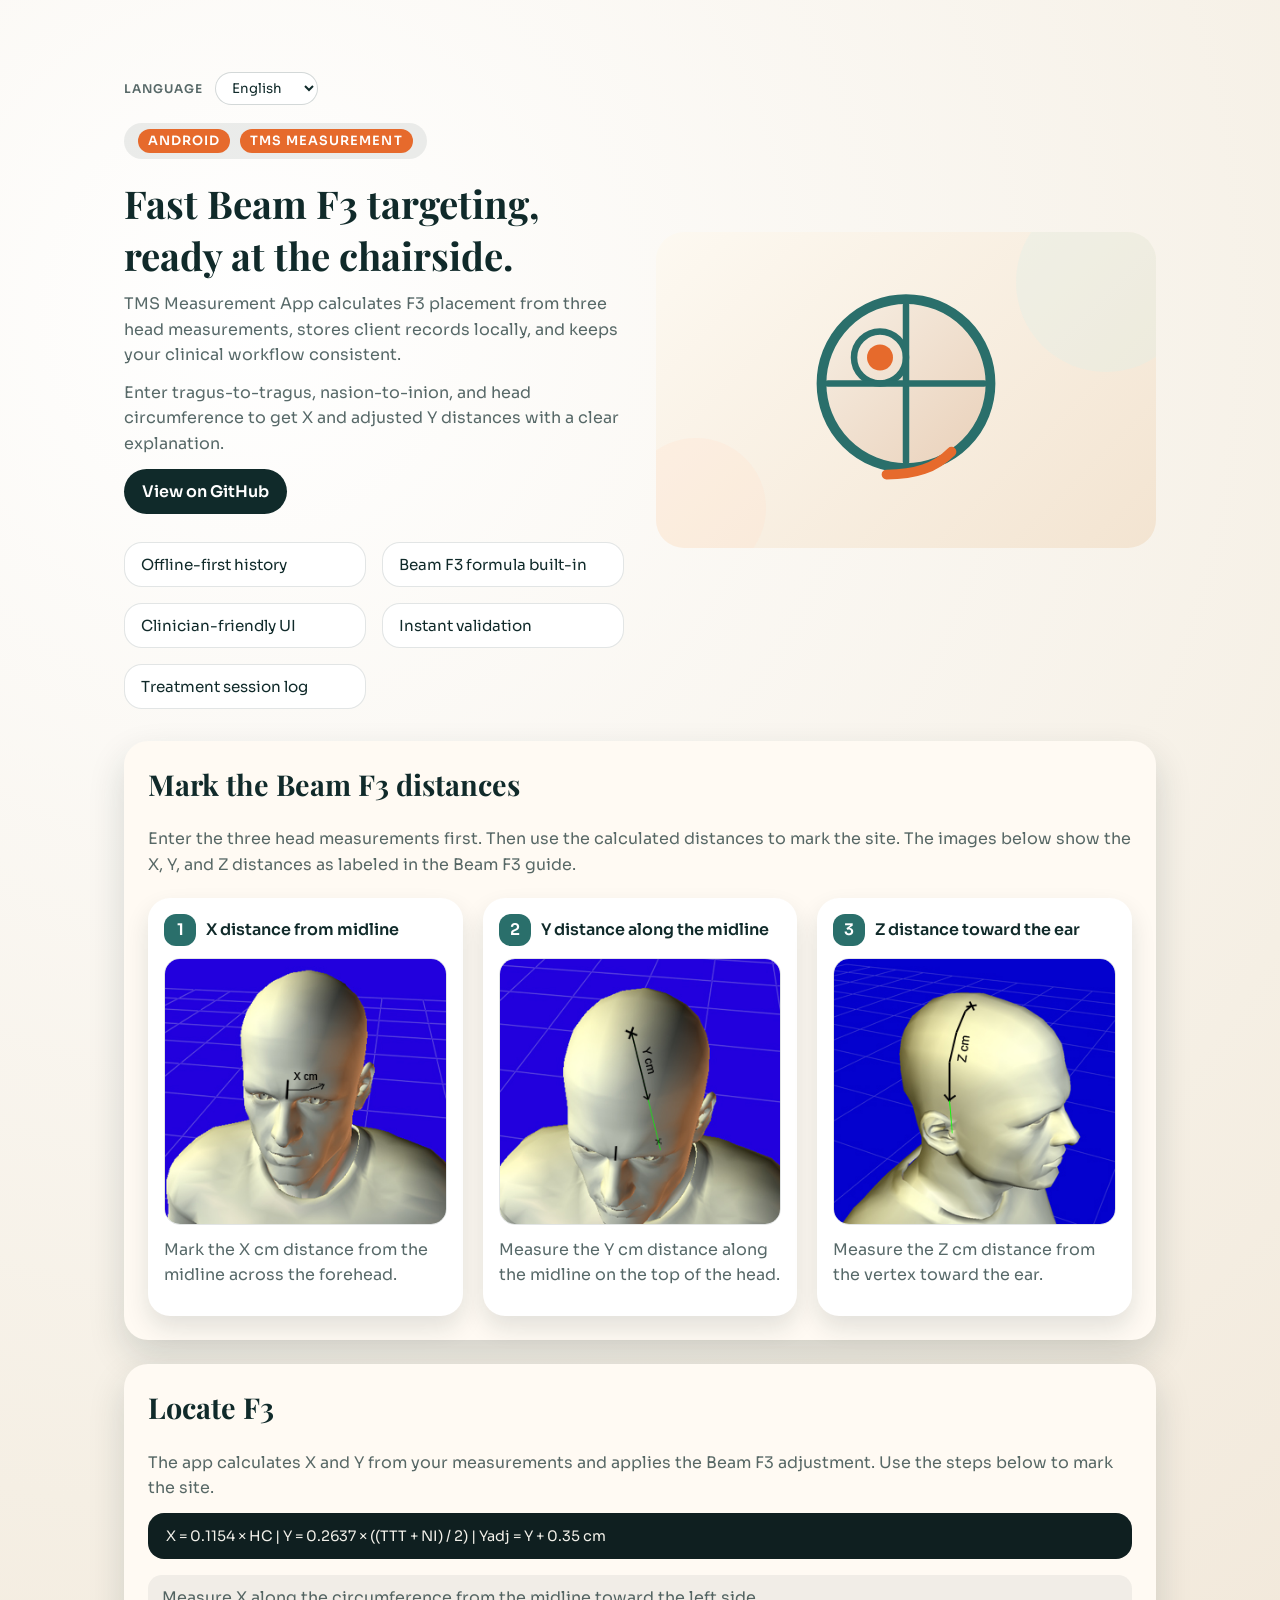
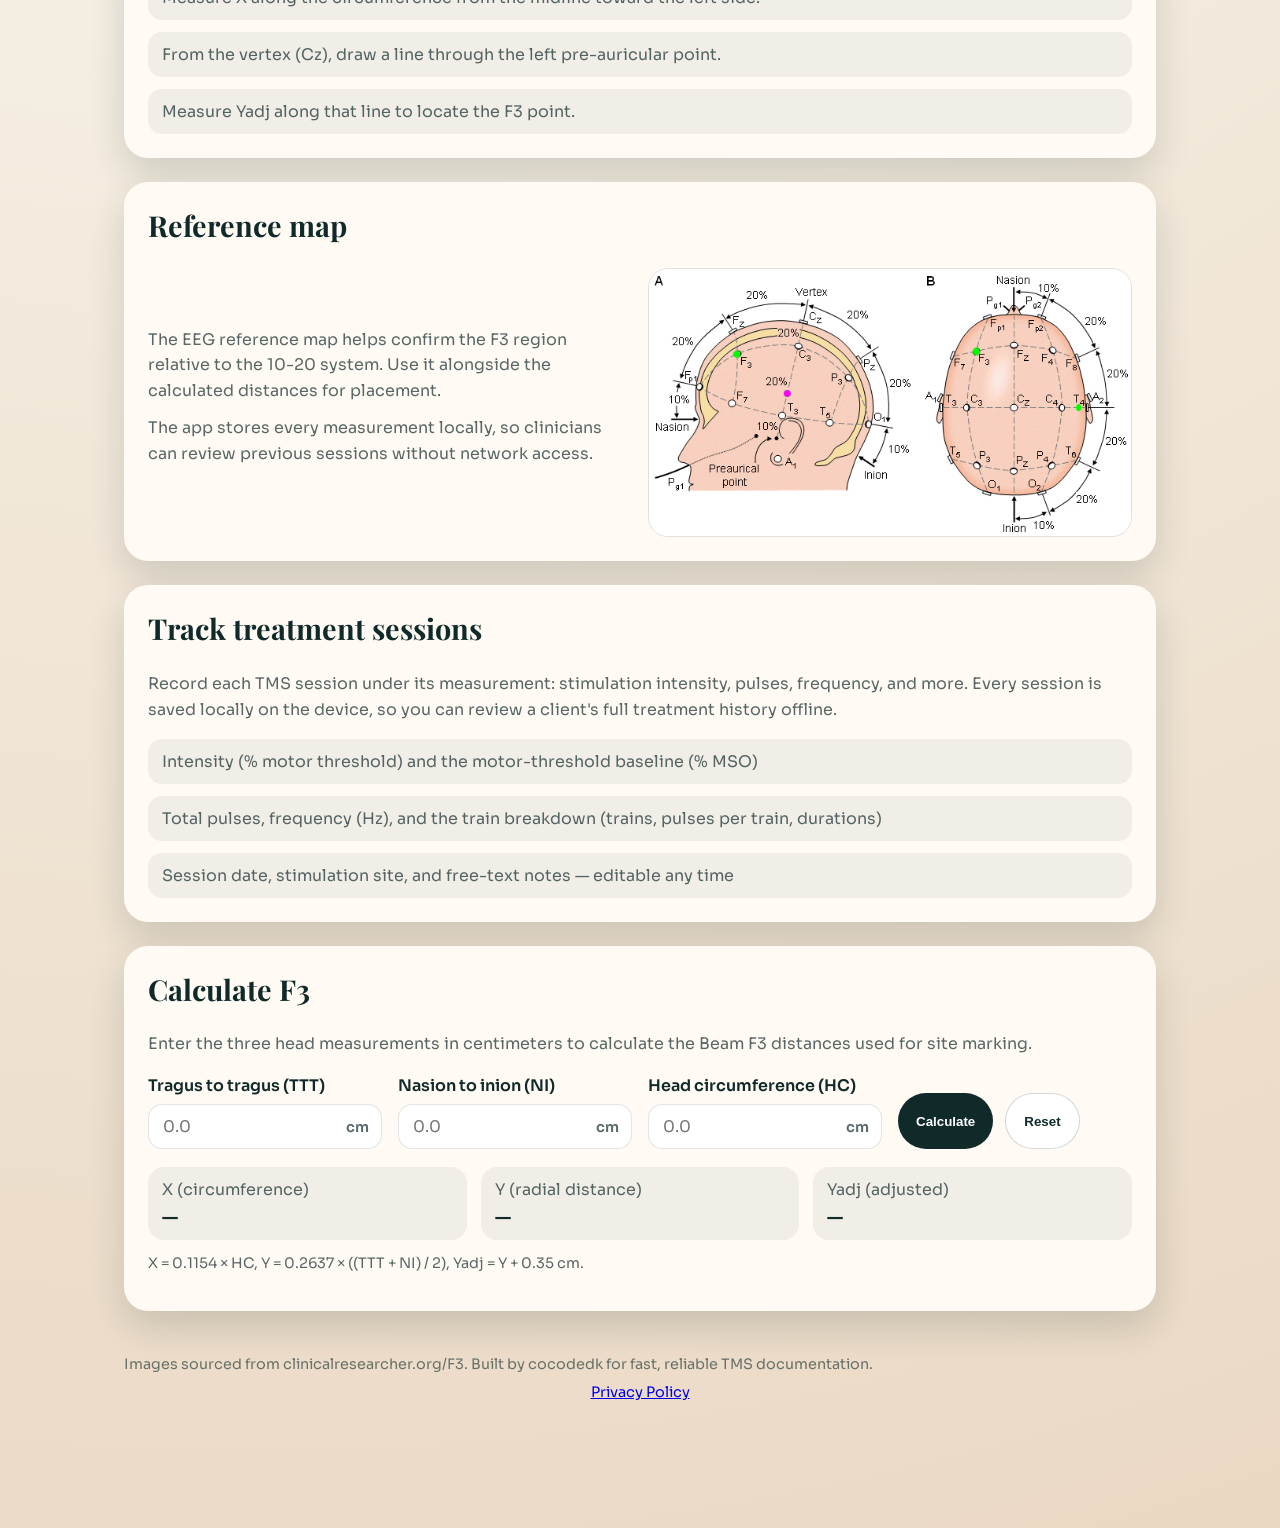
==== docs/index.html @ 7abb2701 "chore: point the site's addresses at tms.cocode.dk The site moved from cocodedk.github.io/tms-measur" ====
<!doctype html>
<html lang="en">
  <head>
    <meta charset="utf-8" />
    <meta name="viewport" content="width=device-width, initial-scale=1" />
    <title>TMS Measurement App | Beam F3 Calculator</title>
    <meta
      name="description"
      content="Free open-source Android app for Beam F3 targeting in transcranial magnetic stimulation (TMS). Calculate F3 site distances from head measurements offline — privacy-first, no data collection."
    />
    <meta name="keywords" content="TMS, transcranial magnetic stimulation, Beam F3, F3 targeting, DLPFC, EEG 10-20, Android app, head measurement, clinical tool, open-source, offline" />
    <meta name="author" content="Babak Bandpey" />
    <meta name="robots" content="index, follow" />
    <link rel="canonical" href="https://tms.cocode.dk/" />
    <link rel="alternate" hreflang="en" href="https://tms.cocode.dk/" />
    <link rel="alternate" hreflang="fa" href="https://tms.cocode.dk/?lang=fa" />
    <link rel="alternate" hreflang="ar" href="https://tms.cocode.dk/?lang=ar" />
    <link rel="alternate" hreflang="zh-Hant" href="https://tms.cocode.dk/?lang=zh-TW" />
    <link rel="alternate" hreflang="fr" href="https://tms.cocode.dk/?lang=fr" />
    <link rel="alternate" hreflang="es" href="https://tms.cocode.dk/?lang=es" />
    <link rel="alternate" hreflang="de" href="https://tms.cocode.dk/?lang=de" />
    <link rel="alternate" hreflang="ja" href="https://tms.cocode.dk/?lang=ja" />
    <link rel="alternate" hreflang="x-default" href="https://tms.cocode.dk/" />
    <meta property="og:title" content="TMS Measurement App | Beam F3 Calculator" />
    <meta
      property="og:description"
      content="Calculate Beam F3 targeting distances from head measurements and map the F3 site for TMS."
    />
    <meta property="og:type" content="website" />
    <meta property="og:url" content="https://tms.cocode.dk/" />
    <meta
      property="og:image"
      content="https://tms.cocode.dk/images/beamf3-eeg-map.jpg"
    />
    <meta property="og:image:width" content="612" />
    <meta property="og:image:height" content="340" />
    <meta property="og:image:alt" content="EEG 10-20 reference map" />
    <meta name="twitter:card" content="summary_large_image" />
    <meta name="twitter:title" content="TMS Measurement App | Beam F3 Calculator" />
    <meta
      name="twitter:description"
      content="Calculate Beam F3 targeting distances from head measurements and map the F3 site for TMS."
    />
    <meta
      name="twitter:image"
      content="https://tms.cocode.dk/images/beamf3-eeg-map.jpg"
    />
    <meta name="twitter:image:alt" content="EEG 10-20 reference map" />
    <link rel="icon" type="image/svg+xml" href="favicon.svg" />
    <style>
      @import url("https://fonts.googleapis.com/css2?family=Noto+Naskh+Arabic:wght@400;600&family=Noto+Sans+JP:wght@400;600&family=Noto+Sans+TC:wght@400;600&family=Playfair+Display:wght@600;700&family=Sora:wght@400;600&display=swap");
      :root {
        color-scheme: light;
        --ink: #102a2a;
        --muted: rgba(16, 42, 42, 0.7);
        --accent: #e66a2c;
        --teal: #2a6f6b;
        --sand: #f3e6d6;
        --mint: #d9efe7;
        --card: #fffaf3;
        --shadow: rgba(16, 42, 42, 0.16);
      }
      * {
        box-sizing: border-box;
      }
      body {
        margin: 0;
        font-family: "Sora", "Helvetica", sans-serif;
        color: var(--ink);
        background:
          radial-gradient(circle at 20% 10%, #ffffff 0%, #f5efe4 40%, #ead8c3 100%),
          linear-gradient(120deg, #eef8f4 0%, var(--mint) 45%, #c9e0d6 100%);
      }
      html[lang="ar"] body,
      html[lang="fa"] body {
        font-family: "Noto Naskh Arabic", "Sora", "Helvetica", sans-serif;
      }
      html[lang="zh-TW"] body {
        font-family: "Noto Sans TC", "Sora", "Helvetica", sans-serif;
      }
      .wrap {
        max-width: 1080px;
        margin: 0 auto;
        padding: 72px 24px 88px;
      }
      .hero {
        display: grid;
        gap: 32px;
        grid-template-columns: repeat(auto-fit, minmax(280px, 1fr));
        align-items: center;
      }
      .badge {
        display: inline-flex;
        align-items: center;
        gap: 10px;
        padding: 6px 14px;
        border-radius: 999px;
        background: rgba(16, 42, 42, 0.08);
        font-size: 0.8rem;
        font-weight: 600;
        text-transform: uppercase;
        letter-spacing: 0.08em;
      }
      .badge span {
        background: var(--accent);
        color: #fff;
        padding: 4px 10px;
        border-radius: 999px;
      }
      h1 {
        font-family: "Playfair Display", "Georgia", serif;
        font-size: clamp(2.4rem, 3vw, 3.6rem);
        margin: 18px 0 10px;
      }
      h2 {
        font-family: "Playfair Display", "Georgia", serif;
      }
      html[lang="ar"] h1,
      html[lang="fa"] h1,
      html[lang="ar"] h2,
      html[lang="fa"] h2 {
        font-family: "Noto Naskh Arabic", "Playfair Display", "Georgia", serif;
      }
      html[lang="zh-TW"] h1,
      html[lang="zh-TW"] h2 {
        font-family: "Noto Sans TC", "Playfair Display", "Georgia", serif;
      }
      html[lang="ja"] body {
        font-family: "Noto Sans JP", "Sora", "Helvetica", sans-serif;
      }
      html[lang="ja"] h1,
      html[lang="ja"] h2 {
        font-family: "Noto Sans JP", "Playfair Display", "Georgia", serif;
      }
      p {
        margin: 0 0 12px;
        line-height: 1.6;
        color: var(--muted);
      }
      .cta {
        display: inline-flex;
        align-items: center;
        gap: 10px;
        padding: 12px 18px;
        border-radius: 999px;
        background: var(--ink);
        color: #fff;
        text-decoration: none;
        font-weight: 600;
      }
      .card {
        background: var(--card);
        border-radius: 24px;
        padding: 24px;
        box-shadow: 0 16px 36px var(--shadow);
      }
      .lang-switcher {
        display: inline-flex;
        align-items: center;
        gap: 12px;
        margin-bottom: 18px;
        flex-wrap: wrap;
      }
      .lang-switcher label {
        font-size: 0.75rem;
        font-weight: 600;
        text-transform: uppercase;
        letter-spacing: 0.08em;
        color: var(--muted);
      }
      .lang-switcher select {
        border: 1px solid rgba(16, 42, 42, 0.18);
        border-radius: 999px;
        padding: 6px 12px;
        font-family: inherit;
        background: #fff;
        color: var(--ink);
      }
      .feature-grid {
        display: grid;
        gap: 16px;
        grid-template-columns: repeat(auto-fit, minmax(200px, 1fr));
        margin-top: 28px;
      }
      .chip {
        background: #fff;
        border-radius: 18px;
        padding: 12px 16px;
        border: 1px solid rgba(16, 42, 42, 0.12);
        font-size: 0.95rem;
      }
      .formula {
        font-family: "Sora", monospace;
        background: #0f1f20;
        color: #f2f0e9;
        padding: 14px 18px;
        border-radius: 16px;
        font-size: 0.9rem;
      }
      html[dir="rtl"] body {
        direction: rtl;
        text-align: right;
      }
      html[dir="rtl"] .badge,
      html[dir="rtl"] .lang-switcher {
        flex-direction: row-reverse;
      }
      html[dir="rtl"] .formula {
        direction: ltr;
        text-align: left;
      }
      .illustration {
        display: grid;
        place-items: center;
        background: linear-gradient(135deg, #fdf9f1 0%, #f3e4d1 100%);
        border-radius: 28px;
        padding: 28px;
        position: relative;
        overflow: hidden;
      }
      .illustration::before,
      .illustration::after {
        content: "";
        position: absolute;
        border-radius: 50%;
        opacity: 0.3;
      }
      .illustration::before {
        width: 180px;
        height: 180px;
        background: var(--mint);
        top: -40px;
        right: -40px;
        animation: drift 8s ease-in-out infinite;
      }
      .illustration::after {
        width: 140px;
        height: 140px;
        background: #ffe1cc;
        bottom: -30px;
        left: -30px;
        animation: drift 10s ease-in-out infinite reverse;
      }
      svg.hero-icon {
        width: min(260px, 70vw);
        animation: float 4s ease-in-out infinite;
      }
      .section-title {
        font-size: 1.8rem;
        margin-top: 0;
      }
      .step-grid {
        display: grid;
        gap: 20px;
        grid-template-columns: repeat(auto-fit, minmax(240px, 1fr));
        margin-top: 20px;
      }
      .step-card {
        background: #fff;
        border-radius: 22px;
        padding: 16px;
        box-shadow: 0 12px 24px rgba(16, 42, 42, 0.12);
        display: grid;
        gap: 12px;
      }
      .step-label {
        display: inline-flex;
        align-items: center;
        gap: 10px;
        font-weight: 600;
      }
      .step-label .step-number {
        background: var(--teal);
        color: #fff;
        width: 32px;
        height: 32px;
        border-radius: 12px;
        display: grid;
        place-items: center;
      }
      .step-card img {
        width: 100%;
        border-radius: 16px;
        border: 1px solid rgba(16, 42, 42, 0.12);
      }
      .instruction-list {
        display: grid;
        gap: 12px;
        margin: 16px 0 0;
        padding: 0;
        list-style: none;
      }
      .instruction-list li {
        background: rgba(16, 42, 42, 0.06);
        padding: 12px 14px;
        border-radius: 14px;
        color: var(--muted);
      }
      .map-card {
        display: grid;
        gap: 16px;
        grid-template-columns: repeat(auto-fit, minmax(240px, 1fr));
        align-items: center;
      }
      .map-card img {
        width: 100%;
        border-radius: 20px;
        border: 1px solid rgba(16, 42, 42, 0.12);
      }
      .calc-grid {
        display: grid;
        gap: 16px;
        grid-template-columns: repeat(auto-fit, minmax(200px, 1fr));
        margin-top: 18px;
      }
      .calc-field {
        display: grid;
        gap: 8px;
        font-weight: 600;
      }
      .calc-input {
        display: flex;
        align-items: center;
        gap: 10px;
        background: #fff;
        border-radius: 14px;
        padding: 10px 12px;
        border: 1px solid rgba(16, 42, 42, 0.12);
      }
      .calc-input input {
        border: none;
        outline: none;
        width: 100%;
        font-size: 1rem;
        font-family: "Sora", "Helvetica", sans-serif;
        color: var(--ink);
        background: transparent;
      }
      .calc-input span {
        font-size: 0.9rem;
        color: var(--muted);
      }
      .calc-actions {
        display: flex;
        gap: 12px;
        flex-wrap: wrap;
        margin-top: 18px;
      }
      .calc-button {
        border: none;
        cursor: pointer;
      }
      .calc-reset {
        background: #fff;
        color: var(--ink);
        border: 1px solid rgba(16, 42, 42, 0.18);
      }
      .calc-results {
        display: grid;
        gap: 14px;
        grid-template-columns: repeat(auto-fit, minmax(180px, 1fr));
        margin-top: 18px;
      }
      .calc-result {
        background: rgba(16, 42, 42, 0.06);
        border-radius: 16px;
        padding: 12px 14px;
        display: grid;
        gap: 6px;
        color: var(--muted);
      }
      .calc-result strong {
        color: var(--ink);
        font-size: 1.1rem;
      }
      .calc-note {
        margin-top: 12px;
        font-size: 0.9rem;
      }
      .footer {
        margin-top: 44px;
        font-size: 0.9rem;
        color: rgba(16, 42, 42, 0.6);
      }
      @keyframes float {
        0% { transform: translateY(0px); }
        50% { transform: translateY(-10px); }
        100% { transform: translateY(0px); }
      }
      @keyframes drift {
        0% { transform: translateY(0px); }
        50% { transform: translateY(12px); }
        100% { transform: translateY(0px); }
      }
    </style>
    <script type="application/ld+json">
      {
        "@context": "https://schema.org",
        "@type": "SoftwareApplication",
        "name": "TMS Measurement App",
        "operatingSystem": "Android",
        "applicationCategory": "HealthApplication",
        "description": "Open-source Android app for Beam F3 targeting in transcranial magnetic stimulation (TMS). Calculate F3 site distances from three head measurements offline.",
        "url": "https://tms.cocode.dk/",
        "author": {
          "@type": "Person",
          "name": "Babak Bandpey",
          "url": "https://cocode.dk"
        },
        "offers": {
          "@type": "Offer",
          "price": "0",
          "priceCurrency": "USD"
        },
        "inLanguage": ["en", "fa", "ar", "zh-TW", "fr", "es", "de", "ja"],
        "isAccessibleForFree": true
      }
    </script>
  </head>
  <body>
    <main class="wrap">
      <section class="hero">
        <div>
          <div class="lang-switcher">
            <label for="language-select" data-i18n="language_label">Language</label>
            <select id="language-select">
              <option value="en">English</option>
              <option value="fa">فارسی</option>
              <option value="ar">العربية</option>
              <option value="zh-TW">繁體中文</option>
              <option value="fr">Français</option>
              <option value="es">Español</option>
              <option value="de">Deutsch</option>
              <option value="ja">日本語</option>
            </select>
          </div>
          <div class="badge">
            <span data-i18n="badge_platform">Android</span>
            <span data-i18n="badge_product">TMS Measurement</span>
          </div>
          <h1 data-i18n="hero_title">Fast Beam F3 targeting, ready at the chairside.</h1>
          <p data-i18n="hero_lede_1">
            TMS Measurement App calculates F3 placement from three head measurements,
            stores client records locally, and keeps your clinical workflow consistent.
          </p>
          <p data-i18n="hero_lede_2">
            Enter tragus-to-tragus, nasion-to-inion, and head circumference to get
            X and adjusted Y distances with a clear explanation.
          </p>
          <a class="cta" data-i18n="cta_github" href="https://github.com/cocodedk/tms-measurement-app">
            View on GitHub
          </a>
          <div class="feature-grid">
            <div class="chip" data-i18n="feature_offline">Offline-first history</div>
            <div class="chip" data-i18n="feature_formula">Beam F3 formula built-in</div>
            <div class="chip" data-i18n="feature_ui">Clinician-friendly UI</div>
            <div class="chip" data-i18n="feature_validation">Instant validation</div>
            <div class="chip" data-i18n="feature_treatment">Treatment session log</div>
          </div>
        </div>
        <div class="illustration">
          <svg
            class="hero-icon"
            viewBox="0 0 160 160"
            role="img"
            data-i18n="hero_icon_aria"
            data-i18n-attr="aria-label"
            aria-label="Head targeting icon"
          >
            <defs>
              <linearGradient id="face" x1="0" y1="0" x2="1" y2="1">
                <stop offset="0%" stop-color="#f7efe4" />
                <stop offset="100%" stop-color="#e9d0b9" />
              </linearGradient>
            </defs>
            <circle cx="80" cy="76" r="52" fill="url(#face)" stroke="#2a6f6b" stroke-width="6" />
            <circle cx="64" cy="60" r="8" fill="#e66a2c" />
            <circle cx="64" cy="60" r="16" fill="none" stroke="#2a6f6b" stroke-width="4" />
            <path d="M80 28 L80 124" stroke="#2a6f6b" stroke-width="4" stroke-linecap="round" />
            <path d="M32 76 L128 76" stroke="#2a6f6b" stroke-width="4" stroke-linecap="round" />
            <path d="M108 118c-10 10-22 14-40 14" stroke="#e66a2c" stroke-width="6" stroke-linecap="round" fill="none" />
          </svg>
        </div>
      </section>

      <section class="card" style="margin-top: 32px;">
        <h2 class="section-title" data-i18n="section_mark_title">Mark the Beam F3 distances</h2>
        <p data-i18n="section_mark_body">
          Enter the three head measurements first. Then use the calculated distances
          to mark the site. The images below show the X, Y, and Z distances as labeled
          in the Beam F3 guide.
        </p>
        <div class="step-grid">
          <article class="step-card">
            <div class="step-label">
              <span class="step-number">1</span>
              <span data-i18n="step1_title">X distance from midline</span>
            </div>
            <img
              src="images/beamf3-step-1.jpg"
              alt="X distance marked from the midline across the forehead"
              data-i18n="step1_alt"
              data-i18n-attr="alt"
            />
            <p data-i18n="step1_body">Mark the X cm distance from the midline across the forehead.</p>
          </article>
          <article class="step-card">
            <div class="step-label">
              <span class="step-number">2</span>
              <span data-i18n="step2_title">Y distance along the midline</span>
            </div>
            <img
              src="images/beamf3-step-2.jpg"
              alt="Y distance marked along the midline on top of the head"
              data-i18n="step2_alt"
              data-i18n-attr="alt"
            />
            <p data-i18n="step2_body">Measure the Y cm distance along the midline on the top of the head.</p>
          </article>
          <article class="step-card">
            <div class="step-label">
              <span class="step-number">3</span>
              <span data-i18n="step3_title">Z distance toward the ear</span>
            </div>
            <img
              src="images/beamf3-step-3.jpg"
              alt="Z distance marked from the vertex toward the ear"
              data-i18n="step3_alt"
              data-i18n-attr="alt"
            />
            <p data-i18n="step3_body">Measure the Z cm distance from the vertex toward the ear.</p>
          </article>
        </div>
      </section>

      <section class="card" style="margin-top: 24px;">
        <h2 class="section-title" data-i18n="section_locate_title">Locate F3</h2>
        <p data-i18n="section_locate_body">
          The app calculates X and Y from your measurements and applies the Beam F3
          adjustment. Use the steps below to mark the site.
        </p>
        <div class="formula" data-i18n="formula_line">
          X = 0.1154 × HC &nbsp;&nbsp;|&nbsp;&nbsp; Y = 0.2637 × ((TTT + NI) / 2) &nbsp;&nbsp;|&nbsp;&nbsp; Yadj = Y + 0.35 cm
        </div>
        <ul class="instruction-list">
          <li data-i18n="locate_step1">Measure X along the circumference from the midline toward the left side.</li>
          <li data-i18n="locate_step2">From the vertex (Cz), draw a line through the left pre-auricular point.</li>
          <li data-i18n="locate_step3">Measure Yadj along that line to locate the F3 point.</li>
        </ul>
      </section>

      <section class="card" style="margin-top: 24px;">
        <h2 class="section-title" data-i18n="section_map_title">Reference map</h2>
        <div class="map-card">
          <div>
            <p data-i18n="map_body_1">
              The EEG reference map helps confirm the F3 region relative to the 10-20
              system. Use it alongside the calculated distances for placement.
            </p>
            <p data-i18n="map_body_2">
              The app stores every measurement locally, so clinicians can review
              previous sessions without network access.
            </p>
          </div>
          <img
            src="images/beamf3-eeg-map.jpg"
            alt="EEG 10-20 reference map"
            data-i18n="map_alt"
            data-i18n-attr="alt"
          />
        </div>
      </section>

      <section class="card" style="margin-top: 24px;">
        <h2 class="section-title" data-i18n="section_treatment_title">Track treatment sessions</h2>
        <p data-i18n="section_treatment_body">Record each TMS session under its measurement: stimulation intensity, pulses, frequency, and more. Every session is saved locally on the device, so you can review a client's full treatment history offline.</p>
        <ul class="instruction-list">
          <li data-i18n="treatment_item_1">Intensity (% motor threshold) and the motor-threshold baseline (% MSO)</li>
          <li data-i18n="treatment_item_2">Total pulses, frequency (Hz), and the train breakdown (trains, pulses per train, durations)</li>
          <li data-i18n="treatment_item_3">Session date, stimulation site, and free-text notes — editable any time</li>
        </ul>
      </section>

      <section class="card" style="margin-top: 24px;">
        <h2 class="section-title" data-i18n="section_calc_title">Calculate F3</h2>
        <p data-i18n="section_calc_body">
          Enter the three head measurements in centimeters to calculate the Beam F3
          distances used for site marking.
        </p>
        <form class="calc-grid" id="beamf3-form">
          <label class="calc-field">
            <span data-i18n="calc_label_ttt">Tragus to tragus (TTT)</span>
            <div class="calc-input">
              <input type="number" name="ttt" min="0" step="0.1" inputmode="decimal" placeholder="0.0" required />
              <span>cm</span>
            </div>
          </label>
          <label class="calc-field">
            <span data-i18n="calc_label_ni">Nasion to inion (NI)</span>
            <div class="calc-input">
              <input type="number" name="ni" min="0" step="0.1" inputmode="decimal" placeholder="0.0" required />
              <span>cm</span>
            </div>
          </label>
          <label class="calc-field">
            <span data-i18n="calc_label_hc">Head circumference (HC)</span>
            <div class="calc-input">
              <input type="number" name="hc" min="0" step="0.1" inputmode="decimal" placeholder="0.0" required />
              <span>cm</span>
            </div>
          </label>
          <div class="calc-actions">
            <button class="cta calc-button" type="submit" data-i18n="calc_button">Calculate</button>
            <button class="cta calc-button calc-reset" type="reset" data-i18n="calc_reset">Reset</button>
          </div>
        </form>
        <div class="calc-results" aria-live="polite">
          <div class="calc-result">
            <span data-i18n="calc_result_x">X (circumference)</span>
            <strong id="calc-x">—</strong>
          </div>
          <div class="calc-result">
            <span data-i18n="calc_result_y">Y (radial distance)</span>
            <strong id="calc-y">—</strong>
          </div>
          <div class="calc-result">
            <span data-i18n="calc_result_yadj">Yadj (adjusted)</span>
            <strong id="calc-yadj">—</strong>
          </div>
        </div>
        <p class="calc-note" data-i18n="calc_note">
          X = 0.1154 × HC, Y = 0.2637 × ((TTT + NI) / 2), Yadj = Y + 0.35 cm.
        </p>
      </section>

      <div class="footer" data-i18n="footer">
        Images sourced from clinicalresearcher.org/F3. Built by cocodedk for fast,
        reliable TMS documentation.
      </div>
      <p style="text-align:center;padding:8px 0 24px;font-size:0.9rem;">
        <a href="./privacy.html">Privacy Policy</a>
      </p>
    </main>
    <script>
      const translations = {
        en: {
          lang: "en",
          dir: "ltr",
          page_title: "TMS Measurement App | Beam F3 Calculator",
          meta_description:
            "TMS Measurement App calculates Beam F3 targeting distances from head measurements, helping clinicians locate the F3 site quickly.",
          language_label: "Language",
          badge_platform: "Android",
          badge_product: "TMS Measurement",
          hero_title: "Fast Beam F3 targeting, ready at the chairside.",
          hero_lede_1:
            "TMS Measurement App calculates F3 placement from three head measurements, stores client records locally, and keeps your clinical workflow consistent.",
          hero_lede_2:
            "Enter tragus-to-tragus, nasion-to-inion, and head circumference to get X and adjusted Y distances with a clear explanation.",
          cta_github: "View on GitHub",
          feature_offline: "Offline-first history",
          feature_formula: "Beam F3 formula built-in",
          feature_ui: "Clinician-friendly UI",
          feature_validation: "Instant validation",
          feature_treatment: "Treatment session log",
          section_treatment_title: "Track treatment sessions",
          section_treatment_body: "Record each TMS session under its measurement: stimulation intensity, pulses, frequency, and more. Every session is saved locally on the device, so you can review a client's full treatment history offline.",
          treatment_item_1: "Intensity (% motor threshold) and the motor-threshold baseline (% MSO)",
          treatment_item_2: "Total pulses, frequency (Hz), and the train breakdown (trains, pulses per train, durations)",
          treatment_item_3: "Session date, stimulation site, and free-text notes — editable any time",
          hero_icon_aria: "Head targeting icon",
          section_mark_title: "Mark the Beam F3 distances",
          section_mark_body:
            "Enter the three head measurements first. Then use the calculated distances to mark the site. The images below show the X, Y, and Z distances as labeled in the Beam F3 guide.",
          step1_title: "X distance from midline",
          step1_alt: "X distance marked from the midline across the forehead",
          step1_body: "Mark the X cm distance from the midline across the forehead.",
          step2_title: "Y distance along the midline",
          step2_alt: "Y distance marked along the midline on top of the head",
          step2_body: "Measure the Y cm distance along the midline on the top of the head.",
          step3_title: "Z distance toward the ear",
          step3_alt: "Z distance marked from the vertex toward the ear",
          step3_body: "Measure the Z cm distance from the vertex toward the ear.",
          section_locate_title: "Locate F3",
          section_locate_body:
            "The app calculates X and Y from your measurements and applies the Beam F3 adjustment. Use the steps below to mark the site.",
          formula_line:
            "X = 0.1154 × HC | Y = 0.2637 × ((TTT + NI) / 2) | Yadj = Y + 0.35 cm",
          locate_step1: "Measure X along the circumference from the midline toward the left side.",
          locate_step2:
            "From the vertex (Cz), draw a line through the left pre-auricular point.",
          locate_step3: "Measure Yadj along that line to locate the F3 point.",
          section_map_title: "Reference map",
          map_body_1:
            "The EEG reference map helps confirm the F3 region relative to the 10-20 system. Use it alongside the calculated distances for placement.",
          map_body_2:
            "The app stores every measurement locally, so clinicians can review previous sessions without network access.",
          map_alt: "EEG 10-20 reference map",
          section_calc_title: "Calculate F3",
          section_calc_body:
            "Enter the three head measurements in centimeters to calculate the Beam F3 distances used for site marking.",
          calc_label_ttt: "Tragus to tragus (TTT)",
          calc_label_ni: "Nasion to inion (NI)",
          calc_label_hc: "Head circumference (HC)",
          calc_button: "Calculate",
          calc_reset: "Reset",
          calc_result_x: "X (circumference)",
          calc_result_y: "Y (radial distance)",
          calc_result_yadj: "Yadj (adjusted)",
          calc_note: "X = 0.1154 × HC, Y = 0.2637 × ((TTT + NI) / 2), Yadj = Y + 0.35 cm.",
          footer:
            "Images sourced from clinicalresearcher.org/F3. Built by cocodedk for fast, reliable TMS documentation.",
          unit_cm: "cm"
        },
        fa: {
          lang: "fa",
          dir: "rtl",
          page_title: "اپلیکیشن اندازه‌گیری TMS | محاسبه‌گر Beam F3",
          meta_description:
            "اپلیکیشن اندازه‌گیری TMS فاصله‌های هدف‌گیری Beam F3 را بر اساس اندازه‌گیری‌های سر محاسبه می‌کند تا پزشکان بتوانند سریع‌تر محل F3 را پیدا کنند.",
          language_label: "زبان",
          badge_platform: "اندروید",
          badge_product: "اندازه‌گیری TMS",
          hero_title: "هدف‌گیری سریع Beam F3، آماده کنار صندلی درمان.",
          hero_lede_1:
            "اپلیکیشن اندازه‌گیری TMS موقعیت F3 را از سه اندازه‌گیری سر محاسبه می‌کند، سوابق مراجع را به صورت محلی ذخیره می‌کند و جریان کار بالینی شما را منظم نگه می‌دارد.",
          hero_lede_2:
            "فاصله تراگوس تا تراگوس، نازیون تا اینیون و دور سر را وارد کنید تا فاصله‌های X و Y اصلاح‌شده را همراه با توضیح روشن دریافت کنید.",
          cta_github: "مشاهده در گیت‌هاب",
          feature_offline: "تاریخچه آفلاین",
          feature_formula: "فرمول Beam F3 داخلی",
          feature_ui: "رابط کاربری مناسب بالین",
          feature_validation: "اعتبارسنجی فوری",
          feature_treatment: "گزارش جلسات درمان",
          section_treatment_title: "پیگیری جلسات درمان",
          section_treatment_body: "هر جلسه TMS را زیر اندازه‌گیری مربوط به آن ثبت کنید: شدت تحریک، پالس‌ها، فرکانس و موارد دیگر. هر جلسه به صورت محلی روی دستگاه ذخیره می‌شود، تا بتوانید سابقه کامل درمان هر مراجع را به صورت آفلاین مرور کنید.",
          treatment_item_1: "شدت (% MT آستانه حرکتی) و مقدار پایه آستانه حرکتی (% MSO)",
          treatment_item_2: "تعداد کل پالس‌ها، فرکانس (Hz) و تفکیک قطارها (تعداد قطار، پالس در هر قطار، مدت‌زمان‌ها)",
          treatment_item_3: "تاریخ جلسه، محل تحریک و یادداشت‌های متنی آزاد — در هر زمان قابل ویرایش",
          hero_icon_aria: "نماد هدف‌گیری سر",
          section_mark_title: "نشانه‌گذاری فاصله‌های Beam F3",
          section_mark_body:
            "ابتدا سه اندازه‌گیری سر را وارد کنید. سپس از فاصله‌های محاسبه‌شده برای نشانه‌گذاری محل استفاده کنید. تصاویر زیر فاصله‌های X، Y و Z را طبق راهنمای Beam F3 نشان می‌دهند.",
          step1_title: "فاصله X از خط میانی",
          step1_alt: "فاصله X از خط میانی روی پیشانی مشخص شده است",
          step1_body: "فاصله X سانتی‌متر را از خط میانی روی پیشانی علامت بزنید.",
          step2_title: "فاصله Y در امتداد خط میانی",
          step2_alt: "فاصله Y در امتداد خط میانی روی سر مشخص شده است",
          step2_body: "فاصله Y سانتی‌متر را در امتداد خط میانی روی سر اندازه بگیرید.",
          step3_title: "فاصله Z به سمت گوش",
          step3_alt: "فاصله Z از ورتکس به سمت گوش مشخص شده است",
          step3_body: "فاصله Z سانتی‌متر را از ورتکس به سمت گوش اندازه بگیرید.",
          section_locate_title: "مکان‌یابی F3",
          section_locate_body:
            "اپلیکیشن فاصله‌های X و Y را از اندازه‌گیری‌ها محاسبه و اصلاح Beam F3 را اعمال می‌کند. از مراحل زیر برای نشانه‌گذاری محل استفاده کنید.",
          formula_line:
            "X = 0.1154 × HC | Y = 0.2637 × ((TTT + NI) / 2) | Yadj = Y + 0.35 cm",
          locate_step1: "X را از خط میانی به سمت چپ روی محیط سر اندازه بگیرید.",
          locate_step2: "از ورتکس (Cz) خطی از میان نقطه پیش‌گوشی چپ رسم کنید.",
          locate_step3: "Yadj را روی همان خط اندازه بگیرید تا نقطه F3 مشخص شود.",
          section_map_title: "نقشه مرجع",
          map_body_1:
            "نقشه مرجع EEG به تأیید موقعیت ناحیه F3 نسبت به سیستم 10-20 کمک می‌کند. از آن همراه با فاصله‌های محاسبه‌شده برای جای‌گذاری استفاده کنید.",
          map_body_2:
            "اپلیکیشن هر اندازه‌گیری را به صورت محلی ذخیره می‌کند تا پزشکان بتوانند بدون دسترسی شبکه، جلسات قبلی را مرور کنند.",
          map_alt: "نقشه مرجع EEG 10-20",
          section_calc_title: "محاسبه F3",
          section_calc_body:
            "سه اندازه‌گیری سر را بر حسب سانتی‌متر وارد کنید تا فاصله‌های Beam F3 برای نشانه‌گذاری محاسبه شوند.",
          calc_label_ttt: "تراگوس تا تراگوس (TTT)",
          calc_label_ni: "نازیون تا اینیون (NI)",
          calc_label_hc: "دور سر (HC)",
          calc_button: "محاسبه",
          calc_reset: "بازنشانی",
          calc_result_x: "X (محیط)",
          calc_result_y: "Y (فاصله شعاعی)",
          calc_result_yadj: "Yadj (اصلاح‌شده)",
          calc_note: "X = 0.1154 × HC، Y = 0.2637 × ((TTT + NI) / 2)، Yadj = Y + 0.35 cm.",
          footer:
            "تصاویر از clinicalresearcher.org/F3 گرفته شده‌اند. ساخته‌شده توسط cocodedk برای مستندسازی سریع و قابل اعتماد TMS.",
          unit_cm: "cm"
        },
        ar: {
          lang: "ar",
          dir: "rtl",
          page_title: "تطبيق قياس TMS | حاسبة Beam F3",
          meta_description:
            "تطبيق قياس TMS يحسب مسافات Beam F3 من قياسات الرأس لمساعدة الأطباء على تحديد موقع F3 بسرعة.",
          language_label: "اللغة",
          badge_platform: "أندرويد",
          badge_product: "قياس TMS",
          hero_title: "استهداف Beam F3 بسرعة، جاهز بجانب الكرسي.",
          hero_lede_1:
            "تطبيق قياس TMS يحسب موضع F3 من ثلاث قياسات للرأس، ويحفظ سجلات العملاء محليًا، ويحافظ على اتساق سير العمل السريري.",
          hero_lede_2:
            "أدخل قياس التراجوس إلى التراجوس، والنازيون إلى الإنيون، ومحيط الرأس للحصول على مسافتي X و Y المعدّلة مع شرح واضح.",
          cta_github: "عرض على GitHub",
          feature_offline: "سجل يعمل بلا اتصال",
          feature_formula: "معادلة Beam F3 مدمجة",
          feature_ui: "واجهة مناسبة للعيادة",
          feature_validation: "تحقق فوري",
          feature_treatment: "سجل جلسات العلاج",
          section_treatment_title: "تتبّع جلسات العلاج",
          section_treatment_body: "سجّل كل جلسة TMS ضمن قياسها: شدة التحفيز، والنبضات، والتردد، والمزيد. تُحفظ كل جلسة محليًا على الجهاز، حتى تتمكن من مراجعة سجل العلاج الكامل للعميل دون اتصال بالشبكة.",
          treatment_item_1: "الشدة (% MT من العتبة الحركية) وخط أساس العتبة الحركية (% MSO)",
          treatment_item_2: "إجمالي النبضات، والتردد (Hz)، وتفصيل القطارات (عدد القطارات، والنبضات لكل قطار، والمدد)",
          treatment_item_3: "تاريخ الجلسة، وموقع التحفيز، وملاحظات نصية حرة — قابلة للتعديل في أي وقت",
          hero_icon_aria: "أيقونة استهداف الرأس",
          section_mark_title: "تمييز مسافات Beam F3",
          section_mark_body:
            "أدخل قياسات الرأس الثلاث أولًا. ثم استخدم المسافات المحسوبة لتمييز الموقع. تُظهر الصور أدناه مسافات X و Y و Z كما في دليل Beam F3.",
          step1_title: "مسافة X من الخط الأوسط",
          step1_alt: "تحديد مسافة X من الخط الأوسط عبر الجبهة",
          step1_body: "حدد مسافة X سم من الخط الأوسط عبر الجبهة.",
          step2_title: "مسافة Y على طول الخط الأوسط",
          step2_alt: "تحديد مسافة Y على طول الخط الأوسط أعلى الرأس",
          step2_body: "قِس مسافة Y سم على طول الخط الأوسط أعلى الرأس.",
          step3_title: "مسافة Z باتجاه الأذن",
          step3_alt: "تحديد مسافة Z من القمة باتجاه الأذن",
          step3_body: "قِس مسافة Z سم من القمة باتجاه الأذن.",
          section_locate_title: "تحديد F3",
          section_locate_body:
            "يحسب التطبيق مسافتي X و Y من قياساتك ويطبق تعديل Beam F3. استخدم الخطوات أدناه لتمييز الموقع.",
          formula_line:
            "X = 0.1154 × HC | Y = 0.2637 × ((TTT + NI) / 2) | Yadj = Y + 0.35 cm",
          locate_step1: "قِس X على طول المحيط من الخط الأوسط باتجاه الجانب الأيسر.",
          locate_step2: "من القمة (Cz)، ارسم خطًا يمر عبر النقطة أمام الأذن اليسرى.",
          locate_step3: "قِس Yadj على هذا الخط لتحديد نقطة F3.",
          section_map_title: "خريطة مرجعية",
          map_body_1:
            "تساعد خريطة EEG المرجعية في تأكيد منطقة F3 بالنسبة لنظام 10-20. استخدمها مع المسافات المحسوبة للتحديد.",
          map_body_2:
            "يحفظ التطبيق كل قياس محليًا، حتى يتمكن الأطباء من مراجعة الجلسات السابقة دون اتصال بالشبكة.",
          map_alt: "خريطة EEG المرجعية لنظام 10-20",
          section_calc_title: "احسب F3",
          section_calc_body:
            "أدخل قياسات الرأس الثلاث بالسنتيمتر لحساب مسافات Beam F3 المستخدمة في التحديد.",
          calc_label_ttt: "التراجوس إلى التراجوس (TTT)",
          calc_label_ni: "النازيون إلى الإنيون (NI)",
          calc_label_hc: "محيط الرأس (HC)",
          calc_button: "احسب",
          calc_reset: "إعادة ضبط",
          calc_result_x: "X (المحيط)",
          calc_result_y: "Y (المسافة الشعاعية)",
          calc_result_yadj: "Yadj (المعدّل)",
          calc_note: "X = 0.1154 × HC، Y = 0.2637 × ((TTT + NI) / 2)، Yadj = Y + 0.35 cm.",
          footer:
            "الصور مأخوذة من clinicalresearcher.org/F3. بُني بواسطة cocodedk لتوثيق TMS بسرعة وموثوقية.",
          unit_cm: "cm"
        },
        "zh-TW": {
          lang: "zh-TW",
          dir: "ltr",
          page_title: "TMS 測量 App | Beam F3 計算器",
          meta_description:
            "TMS 測量 App 透過頭部量測計算 Beam F3 目標距離，協助臨床人員快速定位 F3。",
          language_label: "語言",
          badge_platform: "Android",
          badge_product: "TMS 測量",
          hero_title: "快速 Beam F3 定位，椅旁即可完成。",
          hero_lede_1:
            "TMS 測量 App 透過三項頭部量測計算 F3 位置，在本機儲存個案紀錄，維持臨床流程一致。",
          hero_lede_2:
            "輸入耳屏到耳屏、鼻根到枕骨與頭圍，即可得到 X 與調整後的 Y 距離與清楚說明。",
          cta_github: "在 GitHub 查看",
          feature_offline: "離線優先紀錄",
          feature_formula: "內建 Beam F3 公式",
          feature_ui: "臨床友善介面",
          feature_validation: "即時驗證",
          feature_treatment: "治療療程紀錄",
          section_treatment_title: "追蹤治療療程",
          section_treatment_body: "在每筆量測下記錄每次 TMS 療程：刺激強度、脈衝、頻率等。每次療程都儲存在本機裝置，方便您離線回顧個案完整的治療紀錄。",
          treatment_item_1: "刺激強度（運動閾值 % MT）與運動閾值基準（% MSO）",
          treatment_item_2: "總脈衝數、頻率（Hz）以及脈衝串細項（串數、每串脈衝數、持續時間）",
          treatment_item_3: "療程日期、刺激部位與自由文字備註，皆可隨時編輯",
          hero_icon_aria: "頭部定位圖示",
          section_mark_title: "標示 Beam F3 距離",
          section_mark_body:
            "先輸入三項頭部量測，接著使用計算出的距離標示位置。下方圖片顯示 Beam F3 指南中的 X、Y、Z 距離。",
          step1_title: "從中線量 X 距離",
          step1_alt: "從中線在前額標示 X 距離",
          step1_body: "從中線在前額標示 X 公分的距離。",
          step2_title: "沿中線量 Y 距離",
          step2_alt: "沿頭頂中線標示 Y 距離",
          step2_body: "沿頭頂中線量 Y 公分的距離。",
          step3_title: "朝耳側量 Z 距離",
          step3_alt: "從頭頂朝耳側標示 Z 距離",
          step3_body: "從頭頂朝耳側量 Z 公分的距離。",
          section_locate_title: "定位 F3",
          section_locate_body:
            "App 會根據量測計算 X 與 Y，並套用 Beam F3 調整。請依下列步驟標示位置。",
          formula_line:
            "X = 0.1154 × HC | Y = 0.2637 × ((TTT + NI) / 2) | Yadj = Y + 0.35 cm",
          locate_step1: "沿頭圍從中線往左側量 X 距離。",
          locate_step2: "由頭頂 (Cz) 向左前耳點畫一直線。",
          locate_step3: "沿該直線量 Yadj 以定位 F3 點。",
          section_map_title: "參考圖",
          map_body_1:
            "EEG 參考圖可協助確認 F3 區域與 10-20 系統的相對位置，請與計算距離一起使用。",
          map_body_2:
            "App 會在本機儲存每次量測，方便臨床人員在無網路時回顧先前紀錄。",
          map_alt: "EEG 10-20 參考圖",
          section_calc_title: "計算 F3",
          section_calc_body:
            "以公分輸入三項頭部量測，計算用於標示的 Beam F3 距離。",
          calc_label_ttt: "耳屏到耳屏 (TTT)",
          calc_label_ni: "鼻根到枕骨 (NI)",
          calc_label_hc: "頭圍 (HC)",
          calc_button: "計算",
          calc_reset: "重設",
          calc_result_x: "X（頭圍）",
          calc_result_y: "Y（徑向距離）",
          calc_result_yadj: "Yadj（調整）",
          calc_note: "X = 0.1154 × HC，Y = 0.2637 × ((TTT + NI) / 2)，Yadj = Y + 0.35 cm。",
          footer: "圖片來源：clinicalresearcher.org/F3。由 cocodedk 打造，提供快速可靠的 TMS 記錄。",
          unit_cm: "cm"
        },
        fr: {
          lang: "fr",
          dir: "ltr",
          page_title: "Appli TMS Measurement | Calculateur Beam F3",
          meta_description:
            "L'appli TMS Measurement calcule les distances de ciblage Beam F3 à partir des mesures crâniennes pour aider les cliniciens à localiser rapidement le site F3.",
          language_label: "Langue",
          badge_platform: "Android",
          badge_product: "TMS Measurement",
          hero_title: "Ciblage Beam F3 rapide, prêt au fauteuil.",
          hero_lede_1:
            "L'appli TMS Measurement calcule le placement F3 à partir de trois mesures crâniennes, stocke les dossiers localement et maintient votre flux clinique cohérent.",
          hero_lede_2:
            "Entrez les distances tragus-tragus, nasion-inion et le périmètre crânien pour obtenir les distances X et Y ajustée avec une explication claire.",
          cta_github: "Voir sur GitHub",
          feature_offline: "Historique hors-ligne",
          feature_formula: "Formule Beam F3 intégrée",
          feature_ui: "Interface adaptée au clinicien",
          feature_validation: "Validation instantanée",
          feature_treatment: "Journal des séances de traitement",
          section_treatment_title: "Suivre les séances de traitement",
          section_treatment_body: "Enregistrez chaque séance de TMS sous sa mesure : intensité de stimulation, impulsions, fréquence, et plus encore. Chaque séance est enregistrée localement sur l'appareil, ce qui vous permet de consulter l'historique complet de traitement d'un client hors-ligne.",
          treatment_item_1: "Intensité (% MT, seuil moteur) et la valeur de référence du seuil moteur (% MSO)",
          treatment_item_2: "Total des impulsions, fréquence (Hz) et le détail des trains (trains, impulsions par train, durées)",
          treatment_item_3: "Date de la séance, site de stimulation et notes en texte libre — modifiables à tout moment",
          hero_icon_aria: "Icône de ciblage crânien",
          section_mark_title: "Marquer les distances Beam F3",
          section_mark_body:
            "Entrez d'abord les trois mesures crâniennes. Utilisez ensuite les distances calculées pour marquer le site. Les images ci-dessous montrent les distances X, Y et Z telles que décrites dans le guide Beam F3.",
          step1_title: "Distance X depuis la ligne médiane",
          step1_alt: "Distance X marquée depuis la ligne médiane sur le front",
          step1_body: "Marquez la distance X cm depuis la ligne médiane sur le front.",
          step2_title: "Distance Y le long de la ligne médiane",
          step2_alt: "Distance Y marquée le long de la ligne médiane sur le sommet du crâne",
          step2_body: "Mesurez la distance Y cm le long de la ligne médiane sur le sommet du crâne.",
          step3_title: "Distance Z vers l'oreille",
          step3_alt: "Distance Z marquée du vertex vers l'oreille",
          step3_body: "Mesurez la distance Z cm du vertex vers l'oreille.",
          section_locate_title: "Localiser F3",
          section_locate_body:
            "L'appli calcule X et Y à partir de vos mesures et applique l'ajustement Beam F3. Suivez les étapes ci-dessous pour marquer le site.",
          formula_line:
            "X = 0.1154 × HC | Y = 0.2637 × ((TTT + NI) / 2) | Yadj = Y + 0.35 cm",
          locate_step1: "Mesurez X le long de la circonférence depuis la ligne médiane vers le côté gauche.",
          locate_step2:
            "Depuis le vertex (Cz), tracez une ligne passant par le point pré-auriculaire gauche.",
          locate_step3: "Mesurez Yadj le long de cette ligne pour localiser le point F3.",
          section_map_title: "Carte de référence",
          map_body_1:
            "La carte de référence EEG aide à confirmer la région F3 par rapport au système 10-20. Utilisez-la avec les distances calculées pour le placement.",
          map_body_2:
            "L'appli stocke chaque mesure localement, permettant aux cliniciens de consulter les sessions précédentes sans accès réseau.",
          map_alt: "Carte de référence EEG 10-20",
          section_calc_title: "Calculer F3",
          section_calc_body:
            "Entrez les trois mesures crâniennes en centimètres pour calculer les distances Beam F3 utilisées pour le marquage.",
          calc_label_ttt: "Tragus à tragus (TTT)",
          calc_label_ni: "Nasion à inion (NI)",
          calc_label_hc: "Périmètre crânien (HC)",
          calc_button: "Calculer",
          calc_reset: "Réinitialiser",
          calc_result_x: "X (circonférence)",
          calc_result_y: "Y (distance radiale)",
          calc_result_yadj: "Yadj (ajusté)",
          calc_note: "X = 0.1154 × HC, Y = 0.2637 × ((TTT + NI) / 2), Yadj = Y + 0.35 cm.",
          footer:
            "Images provenant de clinicalresearcher.org/F3. Développé par cocodedk pour une documentation TMS rapide et fiable.",
          unit_cm: "cm"
        },
        es: {
          lang: "es",
          dir: "ltr",
          page_title: "App TMS Measurement | Calculadora Beam F3",
          meta_description:
            "La app TMS Measurement calcula las distancias de orientación Beam F3 a partir de mediciones craneales para ayudar a los clínicos a localizar rápidamente el sitio F3.",
          language_label: "Idioma",
          badge_platform: "Android",
          badge_product: "TMS Measurement",
          hero_title: "Orientación Beam F3 rápida, lista junto al sillón.",
          hero_lede_1:
            "La app TMS Measurement calcula la ubicación F3 a partir de tres mediciones craneales, almacena los registros localmente y mantiene su flujo clínico consistente.",
          hero_lede_2:
            "Ingrese las distancias trago a trago, nasion a inion y la circunferencia craneal para obtener las distancias X e Y ajustada con una explicación clara.",
          cta_github: "Ver en GitHub",
          feature_offline: "Historial sin conexión",
          feature_formula: "Fórmula Beam F3 integrada",
          feature_ui: "Interfaz amigable para clínicos",
          feature_validation: "Validación instantánea",
          feature_treatment: "Registro de sesiones de tratamiento",
          section_treatment_title: "Seguimiento de las sesiones de tratamiento",
          section_treatment_body: "Registre cada sesión de TMS dentro de su medición: intensidad de estimulación, pulsos, frecuencia y más. Cada sesión se guarda localmente en el dispositivo, de modo que puede revisar el historial completo de tratamiento de un cliente sin conexión.",
          treatment_item_1: "Intensidad (% del umbral motor) y la referencia del umbral motor (% MSO)",
          treatment_item_2: "Pulsos totales, frecuencia (Hz) y el desglose de los trenes (trenes, pulsos por tren, duraciones)",
          treatment_item_3: "Fecha de la sesión, sitio de estimulación y notas de texto libre, editables en cualquier momento",
          hero_icon_aria: "Ícono de orientación craneal",
          section_mark_title: "Marcar las distancias Beam F3",
          section_mark_body:
            "Ingrese primero las tres mediciones craneales. Luego use las distancias calculadas para marcar el sitio. Las imágenes a continuación muestran las distancias X, Y y Z como se describen en la guía Beam F3.",
          step1_title: "Distancia X desde la línea media",
          step1_alt: "Distancia X marcada desde la línea media en la frente",
          step1_body: "Marque la distancia X cm desde la línea media en la frente.",
          step2_title: "Distancia Y a lo largo de la línea media",
          step2_alt: "Distancia Y marcada a lo largo de la línea media en la parte superior de la cabeza",
          step2_body: "Mida la distancia Y cm a lo largo de la línea media en la parte superior de la cabeza.",
          step3_title: "Distancia Z hacia la oreja",
          step3_alt: "Distancia Z marcada desde el vértex hacia la oreja",
          step3_body: "Mida la distancia Z cm desde el vértex hacia la oreja.",
          section_locate_title: "Localizar F3",
          section_locate_body:
            "La app calcula X e Y a partir de sus mediciones y aplica el ajuste Beam F3. Siga los pasos a continuación para marcar el sitio.",
          formula_line:
            "X = 0.1154 × HC | Y = 0.2637 × ((TTT + NI) / 2) | Yadj = Y + 0.35 cm",
          locate_step1: "Mida X a lo largo de la circunferencia desde la línea media hacia el lado izquierdo.",
          locate_step2:
            "Desde el vértex (Cz), trace una línea a través del punto preauricular izquierdo.",
          locate_step3: "Mida Yadj a lo largo de esa línea para localizar el punto F3.",
          section_map_title: "Mapa de referencia",
          map_body_1:
            "El mapa de referencia EEG ayuda a confirmar la región F3 en relación con el sistema 10-20. Úselo junto con las distancias calculadas para la ubicación.",
          map_body_2:
            "La app almacena cada medición localmente, permitiendo a los clínicos revisar sesiones anteriores sin acceso a la red.",
          map_alt: "Mapa de referencia EEG 10-20",
          section_calc_title: "Calcular F3",
          section_calc_body:
            "Ingrese las tres mediciones craneales en centímetros para calcular las distancias Beam F3 utilizadas para el marcado.",
          calc_label_ttt: "Trago a trago (TTT)",
          calc_label_ni: "Nasion a inion (NI)",
          calc_label_hc: "Circunferencia craneal (HC)",
          calc_button: "Calcular",
          calc_reset: "Restablecer",
          calc_result_x: "X (circunferencia)",
          calc_result_y: "Y (distancia radial)",
          calc_result_yadj: "Yadj (ajustado)",
          calc_note: "X = 0.1154 × HC, Y = 0.2637 × ((TTT + NI) / 2), Yadj = Y + 0.35 cm.",
          footer:
            "Imágenes de clinicalresearcher.org/F3. Desarrollado por cocodedk para documentación TMS rápida y confiable.",
          unit_cm: "cm"
        },
        de: {
          lang: "de",
          dir: "ltr",
          page_title: "TMS Measurement App | Beam F3 Rechner",
          meta_description:
            "Die TMS Measurement App berechnet Beam-F3-Zielentfernungen aus Kopfmessungen und hilft Klinikern, die F3-Stelle schnell zu lokalisieren.",
          language_label: "Sprache",
          badge_platform: "Android",
          badge_product: "TMS Measurement",
          hero_title: "Schnelle Beam-F3-Zielbestimmung, bereit am Behandlungsstuhl.",
          hero_lede_1:
            "Die TMS Measurement App berechnet die F3-Platzierung aus drei Kopfmessungen, speichert Patientendaten lokal und hält Ihren klinischen Arbeitsablauf konsistent.",
          hero_lede_2:
            "Geben Sie Tragus-zu-Tragus, Nasion-zu-Inion und den Kopfumfang ein, um die X- und korrigierte Y-Distanz mit einer klaren Erklärung zu erhalten.",
          cta_github: "Auf GitHub ansehen",
          feature_offline: "Offline-Verlauf",
          feature_formula: "Beam-F3-Formel integriert",
          feature_ui: "Klinisch angepasste Oberfläche",
          feature_validation: "Sofortige Validierung",
          feature_treatment: "Behandlungssitzungs-Protokoll",
          section_treatment_title: "Behandlungssitzungen erfassen",
          section_treatment_body: "Erfassen Sie jede TMS-Sitzung unter ihrer Messung: Stimulationsintensität, Impulse, Frequenz und mehr. Jede Sitzung wird lokal auf dem Gerät gespeichert, sodass Sie den vollständigen Behandlungsverlauf eines Patienten offline überprüfen können.",
          treatment_item_1: "Intensität (% MT, motorische Schwelle) und der Ausgangswert der Motorschwelle (% MSO)",
          treatment_item_2: "Gesamtzahl der Impulse, Frequenz (Hz) und die Train-Aufteilung (Trains, Impulse pro Train, Dauern)",
          treatment_item_3: "Sitzungsdatum, Stimulationsort und Freitext-Notizen — jederzeit bearbeitbar",
          hero_icon_aria: "Kopf-Zielsymbol",
          section_mark_title: "Beam-F3-Abstände markieren",
          section_mark_body:
            "Geben Sie zuerst die drei Kopfmessungen ein. Verwenden Sie dann die berechneten Abstände, um die Stelle zu markieren. Die Bilder unten zeigen die X-, Y- und Z-Abstände wie im Beam-F3-Leitfaden beschrieben.",
          step1_title: "X-Abstand von der Mittellinie",
          step1_alt: "X-Abstand von der Mittellinie über die Stirn markiert",
          step1_body: "Markieren Sie den X-cm-Abstand von der Mittellinie über die Stirn.",
          step2_title: "Y-Abstand entlang der Mittellinie",
          step2_alt: "Y-Abstand entlang der Mittellinie auf dem Kopf markiert",
          step2_body: "Messen Sie den Y-cm-Abstand entlang der Mittellinie auf dem Kopf.",
          step3_title: "Z-Abstand zum Ohr",
          step3_alt: "Z-Abstand vom Vertex zum Ohr markiert",
          step3_body: "Messen Sie den Z-cm-Abstand vom Vertex zum Ohr.",
          section_locate_title: "F3 lokalisieren",
          section_locate_body:
            "Die App berechnet X und Y aus Ihren Messungen und wendet die Beam-F3-Korrektur an. Folgen Sie den Schritten unten, um die Stelle zu markieren.",
          formula_line:
            "X = 0.1154 × HC | Y = 0.2637 × ((TTT + NI) / 2) | Yadj = Y + 0.35 cm",
          locate_step1: "Messen Sie X entlang des Umfangs von der Mittellinie zur linken Seite.",
          locate_step2:
            "Ziehen Sie vom Vertex (Cz) eine Linie durch den linken präaurikulären Punkt.",
          locate_step3: "Messen Sie Yadj entlang dieser Linie, um den F3-Punkt zu lokalisieren.",
          section_map_title: "Referenzkarte",
          map_body_1:
            "Die EEG-Referenzkarte hilft, die F3-Region im 10-20-System zu bestätigen. Verwenden Sie sie zusammen mit den berechneten Abständen zur Platzierung.",
          map_body_2:
            "Die App speichert jede Messung lokal, sodass Kliniker frühere Sitzungen ohne Netzwerkzugang überprüfen können.",
          map_alt: "EEG 10-20 Referenzkarte",
          section_calc_title: "F3 berechnen",
          section_calc_body:
            "Geben Sie die drei Kopfmessungen in Zentimetern ein, um die Beam-F3-Abstände für die Markierung zu berechnen.",
          calc_label_ttt: "Tragus zu Tragus (TTT)",
          calc_label_ni: "Nasion zu Inion (NI)",
          calc_label_hc: "Kopfumfang (HC)",
          calc_button: "Berechnen",
          calc_reset: "Zurücksetzen",
          calc_result_x: "X (Umfang)",
          calc_result_y: "Y (radiale Distanz)",
          calc_result_yadj: "Yadj (korrigiert)",
          calc_note: "X = 0.1154 × HC, Y = 0.2637 × ((TTT + NI) / 2), Yadj = Y + 0.35 cm.",
          footer:
            "Bilder von clinicalresearcher.org/F3. Entwickelt von cocodedk für schnelle, zuverlässige TMS-Dokumentation.",
          unit_cm: "cm"
        },
        ja: {
          lang: "ja",
          dir: "ltr",
          page_title: "TMS 測定アプリ | Beam F3 計算機",
          meta_description:
            "TMS 測定アプリは頭部計測から Beam F3 ターゲット距離を算出し、臨床家が F3 部位を迅速に特定できるよう支援します。",
          language_label: "言語",
          badge_platform: "Android",
          badge_product: "TMS 測定",
          hero_title: "高速 Beam F3 ターゲティング、チェアサイドですぐに。",
          hero_lede_1:
            "TMS 測定アプリは 3 つの頭部計測から F3 位置を算出し、クライアント記録をローカルに保存して臨床ワークフローの一貫性を保ちます。",
          hero_lede_2:
            "耳珠間距離、鼻根-後頭結節間距離、頭囲を入力すると、X および補正 Y 距離が明確な説明とともに表示されます。",
          cta_github: "GitHub で見る",
          feature_offline: "オフライン優先の履歴",
          feature_formula: "Beam F3 公式内蔵",
          feature_ui: "臨床家向け UI",
          feature_validation: "即時バリデーション",
          feature_treatment: "治療セッション記録",
          section_treatment_title: "治療セッションを記録する",
          section_treatment_body: "各 TMS セッションを対応する計測値の下に記録します。刺激強度、パルス、周波数などを保存できます。すべてのセッションは端末にローカル保存されるため、クライアントの治療履歴全体をオフラインで確認できます。",
          treatment_item_1: "刺激強度（運動閾値に対する % MT）と運動閾値の基準値（% MSO）",
          treatment_item_2: "総パルス数、周波数（Hz）、トレインの内訳（トレイン数、トレインあたりのパルス数、各時間）",
          treatment_item_3: "セッション日、刺激部位、自由記述メモ — いつでも編集可能",
          hero_icon_aria: "頭部ターゲティングアイコン",
          section_mark_title: "Beam F3 距離をマークする",
          section_mark_body:
            "最初に 3 つの頭部計測値を入力します。次に算出された距離を使って部位をマークします。下の画像は Beam F3 ガイドに従った X、Y、Z 距離を示しています。",
          step1_title: "正中線からの X 距離",
          step1_alt: "正中線から額を横切って X 距離をマーク",
          step1_body: "正中線から額を横切って X cm の距離をマークします。",
          step2_title: "正中線に沿った Y 距離",
          step2_alt: "頭頂の正中線に沿って Y 距離をマーク",
          step2_body: "頭頂の正中線に沿って Y cm の距離を測定します。",
          step3_title: "耳方向への Z 距離",
          step3_alt: "頭頂から耳方向へ Z 距離をマーク",
          step3_body: "頭頂から耳方向へ Z cm の距離を測定します。",
          section_locate_title: "F3 を特定する",
          section_locate_body:
            "アプリは計測値から X と Y を算出し、Beam F3 補正を適用します。以下の手順に従って部位をマークしてください。",
          formula_line:
            "X = 0.1154 × HC | Y = 0.2637 × ((TTT + NI) / 2) | Yadj = Y + 0.35 cm",
          locate_step1: "正中線から左側に向かって頭囲に沿って X を測定します。",
          locate_step2:
            "頭頂 (Cz) から左前耳点を通る線を引きます。",
          locate_step3: "その線に沿って Yadj を測定し、F3 ポイントを特定します。",
          section_map_title: "参照マップ",
          map_body_1:
            "EEG 参照マップは 10-20 法における F3 領域の確認に役立ちます。算出された距離と併せて配置に使用してください。",
          map_body_2:
            "アプリはすべての計測値をローカルに保存するため、臨床家はネットワーク接続なしで過去のセッションを確認できます。",
          map_alt: "EEG 10-20 参照マップ",
          section_calc_title: "F3 を計算する",
          section_calc_body:
            "3 つの頭部計測値をセンチメートルで入力し、マーキングに使用する Beam F3 距離を計算します。",
          calc_label_ttt: "耳珠間距離 (TTT)",
          calc_label_ni: "鼻根-後頭結節 (NI)",
          calc_label_hc: "頭囲 (HC)",
          calc_button: "計算",
          calc_reset: "リセット",
          calc_result_x: "X（頭囲）",
          calc_result_y: "Y（放射距離）",
          calc_result_yadj: "Yadj（補正済み）",
          calc_note: "X = 0.1154 × HC、Y = 0.2637 × ((TTT + NI) / 2)、Yadj = Y + 0.35 cm。",
          footer: "画像出典: clinicalresearcher.org/F3。cocodedk が迅速で信頼性の高い TMS 記録のために開発。",
          unit_cm: "cm"
        }
      };

      const beamForm = document.getElementById("beamf3-form");
      const outputX = document.getElementById("calc-x");
      const outputY = document.getElementById("calc-y");
      const outputYAdj = document.getElementById("calc-yadj");
      const languageSelect = document.getElementById("language-select");

      let currentLang = "en";

      const formatCm = (value) => {
        const unit = translations[currentLang]?.unit_cm || "cm";
        return `${value.toFixed(2)} ${unit}`;
      };
      const clearOutputs = () => {
        outputX.textContent = "—";
        outputY.textContent = "—";
        outputYAdj.textContent = "—";
      };
      const parseValue = (name) => {
        const raw = beamForm.elements[name].value;
        const value = Number.parseFloat(raw);
        if (!Number.isFinite(value)) {
          return null;
        }
        return value;
      };
      const updateOutputs = () => {
        const ttt = parseValue("ttt");
        const ni = parseValue("ni");
        const hc = parseValue("hc");
        if ([ttt, ni, hc].some((value) => value === null || value <= 0)) {
          clearOutputs();
          return;
        }
        const x = 0.1154 * hc;
        const y = 0.2637 * ((ttt + ni) / 2);
        const yAdj = y + 0.35;
        outputX.textContent = formatCm(x);
        outputY.textContent = formatCm(y);
        outputYAdj.textContent = formatCm(yAdj);
      };

      const normalizeLang = (rawLang) => {
        if (!rawLang) {
          return "en";
        }
        const lower = rawLang.toLowerCase();
        if (lower.startsWith("fa")) {
          return "fa";
        }
        if (lower.startsWith("ar")) {
          return "ar";
        }
        if (lower === "zh-tw" || lower.startsWith("zh-hant") || lower.startsWith("zh-hk")) {
          return "zh-TW";
        }
        if (lower.startsWith("fr")) {
          return "fr";
        }
        if (lower.startsWith("es")) {
          return "es";
        }
        if (lower.startsWith("de")) {
          return "de";
        }
        if (lower.startsWith("ja")) {
          return "ja";
        }
        return "en";
      };

      const updateMeta = (selector, value) => {
        const element = document.querySelector(selector);
        if (element && value) {
          element.setAttribute("content", value);
        }
      };

      const setLanguage = (lang) => {
        const normalized = normalizeLang(lang);
        const copy = translations[normalized] || translations.en;
        currentLang = normalized;
        document.documentElement.lang = copy.lang;
        document.documentElement.dir = copy.dir;
        document.title = copy.page_title;
        updateMeta('meta[name="description"]', copy.meta_description);
        updateMeta('meta[property="og:title"]', copy.page_title);
        updateMeta('meta[property="og:description"]', copy.meta_description);
        updateMeta('meta[name="twitter:title"]', copy.page_title);
        updateMeta('meta[name="twitter:description"]', copy.meta_description);
        document.querySelectorAll("[data-i18n]").forEach((element) => {
          const key = element.getAttribute("data-i18n");
          const value = copy[key];
          if (!value) {
            return;
          }
          const attr = element.getAttribute("data-i18n-attr");
          if (attr) {
            element.setAttribute(attr, value);
          } else {
            element.textContent = value;
          }
        });
        if (languageSelect) {
          languageSelect.value = normalized;
        }
        updateOutputs();
      };

      const storedLang = localStorage.getItem("tms-language");
      const urlLang = new URLSearchParams(window.location.search).get("lang");
      setLanguage(urlLang || storedLang || navigator.language);

      beamForm.addEventListener("input", updateOutputs);
      beamForm.addEventListener("submit", (event) => {
        event.preventDefault();
        if (beamForm.reportValidity()) {
          updateOutputs();
        }
      });
      beamForm.addEventListener("reset", () => {
        setTimeout(clearOutputs, 0);
      });
      if (languageSelect) {
        languageSelect.addEventListener("change", (event) => {
          const selected = event.target.value;
          localStorage.setItem("tms-language", selected);
          setLanguage(selected);
        });
      }
    </script>
  </body>
</html>
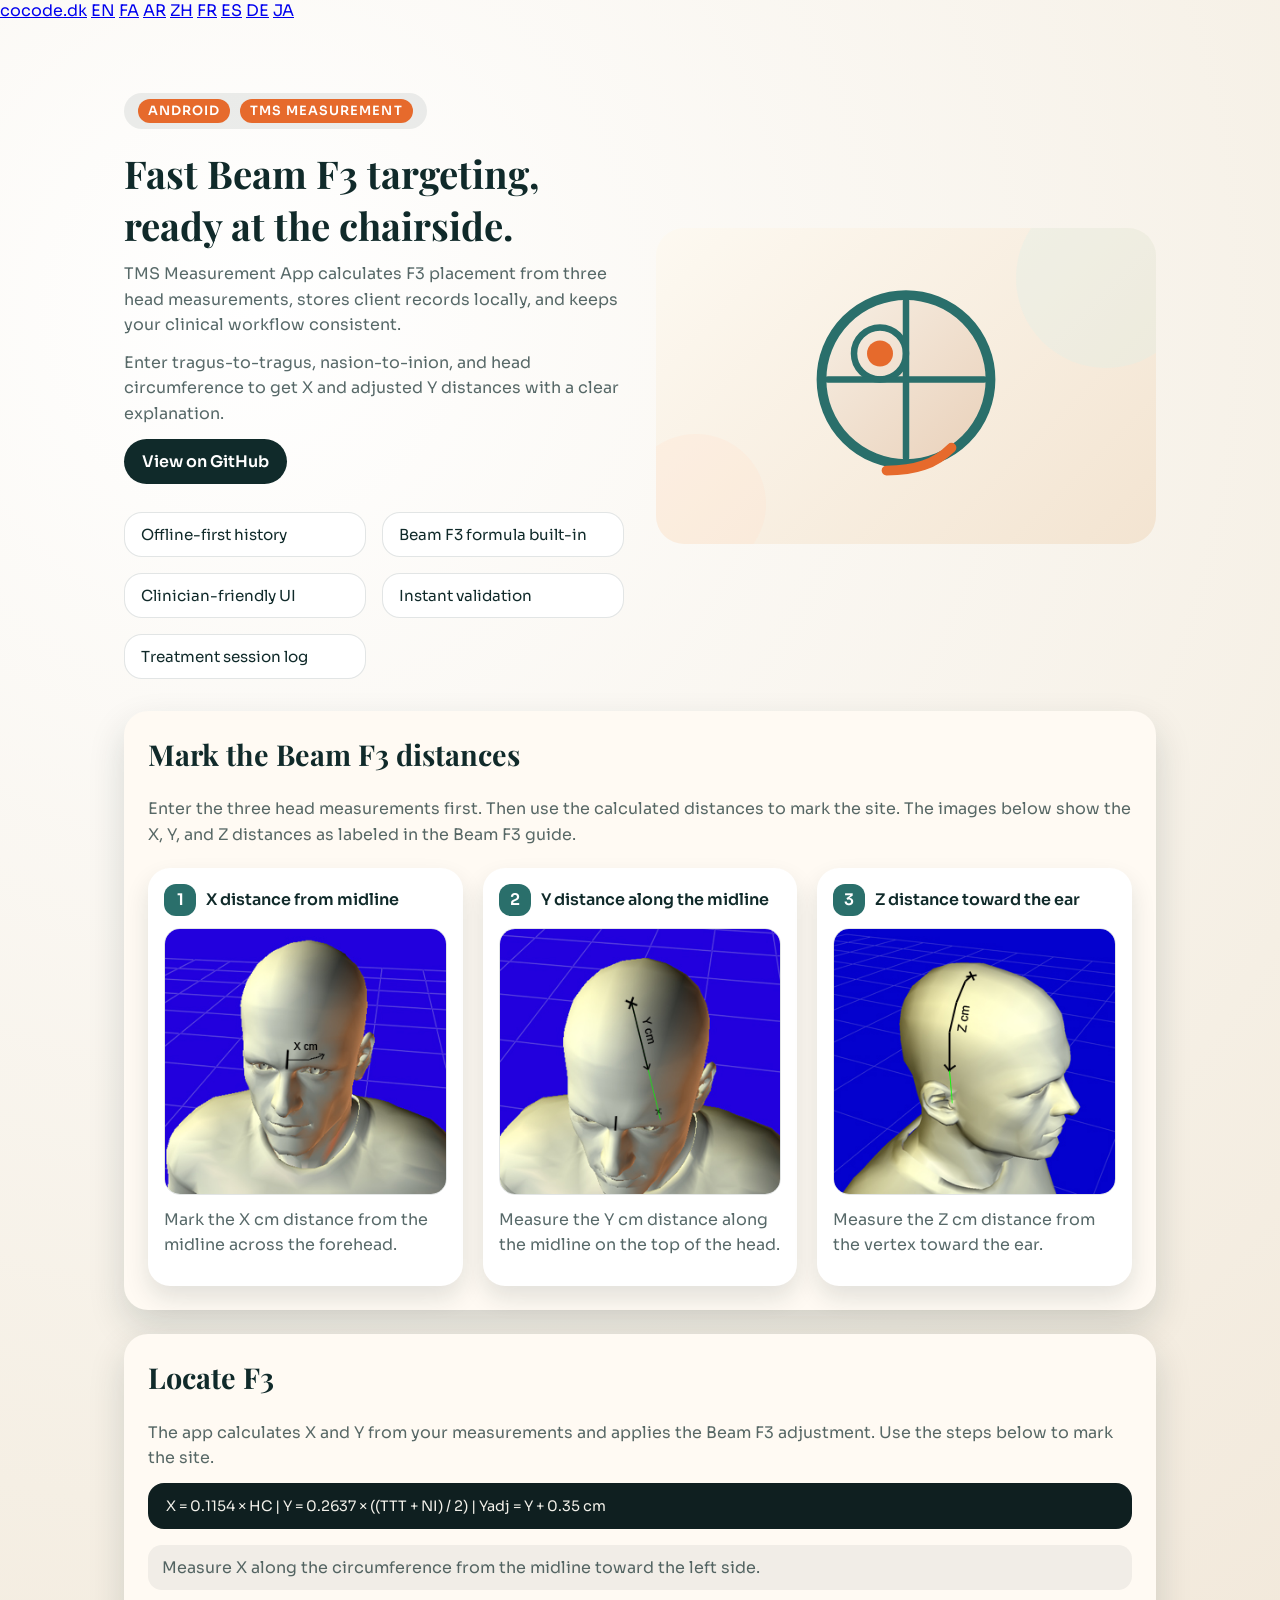
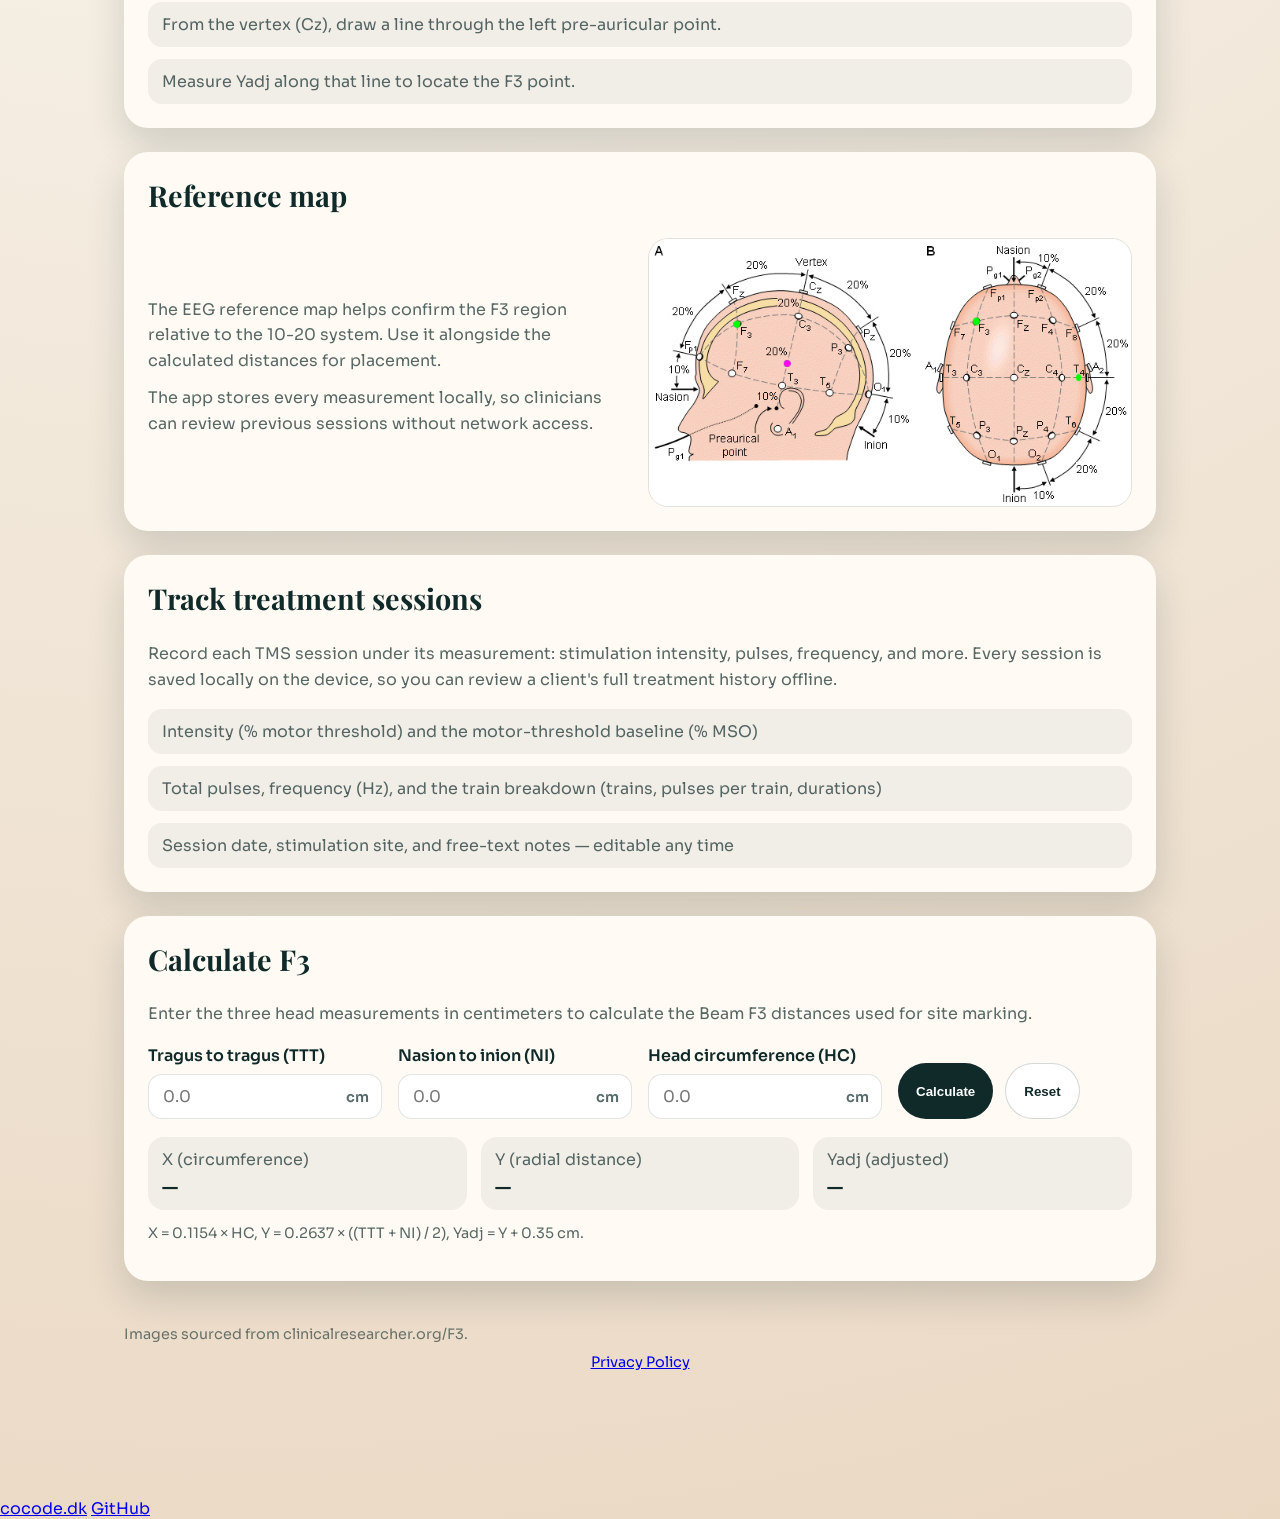
==== commit 55fec592: "feat(site): wear the cocode.dk family frame The head is added fresh on both pages (the site had no t" ====
--- a/docs/index.html
+++ b/docs/index.html
@@ -154,28 +154,6 @@
         padding: 24px;
         box-shadow: 0 16px 36px var(--shadow);
       }
-      .lang-switcher {
-        display: inline-flex;
-        align-items: center;
-        gap: 12px;
-        margin-bottom: 18px;
-        flex-wrap: wrap;
-      }
-      .lang-switcher label {
-        font-size: 0.75rem;
-        font-weight: 600;
-        text-transform: uppercase;
-        letter-spacing: 0.08em;
-        color: var(--muted);
-      }
-      .lang-switcher select {
-        border: 1px solid rgba(16, 42, 42, 0.18);
-        border-radius: 999px;
-        padding: 6px 12px;
-        font-family: inherit;
-        background: #fff;
-        color: var(--ink);
-      }
       .feature-grid {
         display: grid;
         gap: 16px;
@@ -201,8 +179,7 @@
         direction: rtl;
         text-align: right;
       }
-      html[dir="rtl"] .badge,
-      html[dir="rtl"] .lang-switcher {
+      html[dir="rtl"] .badge {
         flex-direction: row-reverse;
       }
       html[dir="rtl"] .formula {
@@ -392,7 +369,11 @@
         50% { transform: translateY(12px); }
         100% { transform: translateY(0px); }
       }
+      /* The cocode.dk frame lines up with the .wrap column. */
+      cocode-head, cocode-foot { --cocode-max: 1080px; --cocode-gutter: 24px; }
     </style>
+    <link rel="stylesheet" href="https://brand.cocode.dk/v1.css" />
+    <script type="module" src="https://brand.cocode.dk/v1.js"></script>
     <script type="application/ld+json">
       {
         "@context": "https://schema.org",
@@ -418,22 +399,26 @@
     </script>
   </head>
   <body>
+    <!-- The cocode.dk family frame. Without JavaScript its children show instead: a way home
+         and the language links (this page's own client-side i18n keeps working -- these are
+         real navigations to ?lang=xx, which the page's script already reads on load). The old
+         in-page language <select> is dropped: it can't stay in sync with the frame's own
+         switcher (the frame renders once, from <html lang> at load; the old control changed
+         that attribute live without reloading), so the frame is now the one way to switch. -->
+    <cocode-head project="TMS Measurement" accent="#e66a2c" on-accent="#ffffff">
+      <a href="https://cocode.dk">cocode.dk</a>
+      <a href="./" hreflang="en">EN</a>
+      <a href="?lang=fa" hreflang="fa">FA</a>
+      <a href="?lang=ar" hreflang="ar">AR</a>
+      <a href="?lang=zh-TW" hreflang="zh-Hant">ZH</a>
+      <a href="?lang=fr" hreflang="fr">FR</a>
+      <a href="?lang=es" hreflang="es">ES</a>
+      <a href="?lang=de" hreflang="de">DE</a>
+      <a href="?lang=ja" hreflang="ja">JA</a>
+    </cocode-head>
     <main class="wrap">
       <section class="hero">
         <div>
-          <div class="lang-switcher">
-            <label for="language-select" data-i18n="language_label">Language</label>
-            <select id="language-select">
-              <option value="en">English</option>
-              <option value="fa">فارسی</option>
-              <option value="ar">العربية</option>
-              <option value="zh-TW">繁體中文</option>
-              <option value="fr">Français</option>
-              <option value="es">Español</option>
-              <option value="de">Deutsch</option>
-              <option value="ja">日本語</option>
-            </select>
-          </div>
           <div class="badge">
             <span data-i18n="badge_platform">Android</span>
             <span data-i18n="badge_product">TMS Measurement</span>
@@ -634,13 +619,17 @@
       </section>
 
       <div class="footer" data-i18n="footer">
-        Images sourced from clinicalresearcher.org/F3. Built by cocodedk for fast,
-        reliable TMS documentation.
+        Images sourced from clinicalresearcher.org/F3.
       </div>
       <p style="text-align:center;padding:8px 0 24px;font-size:0.9rem;">
         <a href="./privacy.html">Privacy Policy</a>
       </p>
     </main>
+
+    <cocode-foot repo="cocodedk/tms-measurement-app">
+      <a href="https://cocode.dk">cocode.dk</a>
+      <a href="https://github.com/cocodedk/tms-measurement-app">GitHub</a>
+    </cocode-foot>
     <script>
       const translations = {
         en: {
@@ -709,7 +698,7 @@
           calc_result_yadj: "Yadj (adjusted)",
           calc_note: "X = 0.1154 × HC, Y = 0.2637 × ((TTT + NI) / 2), Yadj = Y + 0.35 cm.",
           footer:
-            "Images sourced from clinicalresearcher.org/F3. Built by cocodedk for fast, reliable TMS documentation.",
+            "Images sourced from clinicalresearcher.org/F3.",
           unit_cm: "cm"
         },
         fa: {
@@ -777,7 +766,7 @@
           calc_result_yadj: "Yadj (اصلاح‌شده)",
           calc_note: "X = 0.1154 × HC، Y = 0.2637 × ((TTT + NI) / 2)، Yadj = Y + 0.35 cm.",
           footer:
-            "تصاویر از clinicalresearcher.org/F3 گرفته شده‌اند. ساخته‌شده توسط cocodedk برای مستندسازی سریع و قابل اعتماد TMS.",
+            "تصاویر از clinicalresearcher.org/F3 گرفته شده‌اند.",
           unit_cm: "cm"
         },
         ar: {
@@ -845,7 +834,7 @@
           calc_result_yadj: "Yadj (المعدّل)",
           calc_note: "X = 0.1154 × HC، Y = 0.2637 × ((TTT + NI) / 2)، Yadj = Y + 0.35 cm.",
           footer:
-            "الصور مأخوذة من clinicalresearcher.org/F3. بُني بواسطة cocodedk لتوثيق TMS بسرعة وموثوقية.",
+            "الصور مأخوذة من clinicalresearcher.org/F3.",
           unit_cm: "cm"
         },
         "zh-TW": {
@@ -912,7 +901,7 @@
           calc_result_y: "Y（徑向距離）",
           calc_result_yadj: "Yadj（調整）",
           calc_note: "X = 0.1154 × HC，Y = 0.2637 × ((TTT + NI) / 2)，Yadj = Y + 0.35 cm。",
-          footer: "圖片來源：clinicalresearcher.org/F3。由 cocodedk 打造，提供快速可靠的 TMS 記錄。",
+          footer: "圖片來源：clinicalresearcher.org/F3。",
           unit_cm: "cm"
         },
         fr: {
@@ -981,7 +970,7 @@
           calc_result_yadj: "Yadj (ajusté)",
           calc_note: "X = 0.1154 × HC, Y = 0.2637 × ((TTT + NI) / 2), Yadj = Y + 0.35 cm.",
           footer:
-            "Images provenant de clinicalresearcher.org/F3. Développé par cocodedk pour une documentation TMS rapide et fiable.",
+            "Images provenant de clinicalresearcher.org/F3.",
           unit_cm: "cm"
         },
         es: {
@@ -1050,7 +1039,7 @@
           calc_result_yadj: "Yadj (ajustado)",
           calc_note: "X = 0.1154 × HC, Y = 0.2637 × ((TTT + NI) / 2), Yadj = Y + 0.35 cm.",
           footer:
-            "Imágenes de clinicalresearcher.org/F3. Desarrollado por cocodedk para documentación TMS rápida y confiable.",
+            "Imágenes de clinicalresearcher.org/F3.",
           unit_cm: "cm"
         },
         de: {
@@ -1119,7 +1108,7 @@
           calc_result_yadj: "Yadj (korrigiert)",
           calc_note: "X = 0.1154 × HC, Y = 0.2637 × ((TTT + NI) / 2), Yadj = Y + 0.35 cm.",
           footer:
-            "Bilder von clinicalresearcher.org/F3. Entwickelt von cocodedk für schnelle, zuverlässige TMS-Dokumentation.",
+            "Bilder von clinicalresearcher.org/F3.",
           unit_cm: "cm"
         },
         ja: {
@@ -1187,7 +1176,7 @@
           calc_result_y: "Y（放射距離）",
           calc_result_yadj: "Yadj（補正済み）",
           calc_note: "X = 0.1154 × HC、Y = 0.2637 × ((TTT + NI) / 2)、Yadj = Y + 0.35 cm。",
-          footer: "画像出典: clinicalresearcher.org/F3。cocodedk が迅速で信頼性の高い TMS 記録のために開発。",
+          footer: "画像出典: clinicalresearcher.org/F3。",
           unit_cm: "cm"
         }
       };
@@ -1196,7 +1185,6 @@
       const outputX = document.getElementById("calc-x");
       const outputY = document.getElementById("calc-y");
       const outputYAdj = document.getElementById("calc-yadj");
-      const languageSelect = document.getElementById("language-select");
 
       let currentLang = "en";
 
@@ -1294,9 +1282,6 @@
             element.textContent = value;
           }
         });
-        if (languageSelect) {
-          languageSelect.value = normalized;
-        }
         updateOutputs();
       };
 
@@ -1314,13 +1299,6 @@
       beamForm.addEventListener("reset", () => {
         setTimeout(clearOutputs, 0);
       });
-      if (languageSelect) {
-        languageSelect.addEventListener("change", (event) => {
-          const selected = event.target.value;
-          localStorage.setItem("tms-language", selected);
-          setLanguage(selected);
-        });
-      }
     </script>
   </body>
 </html>
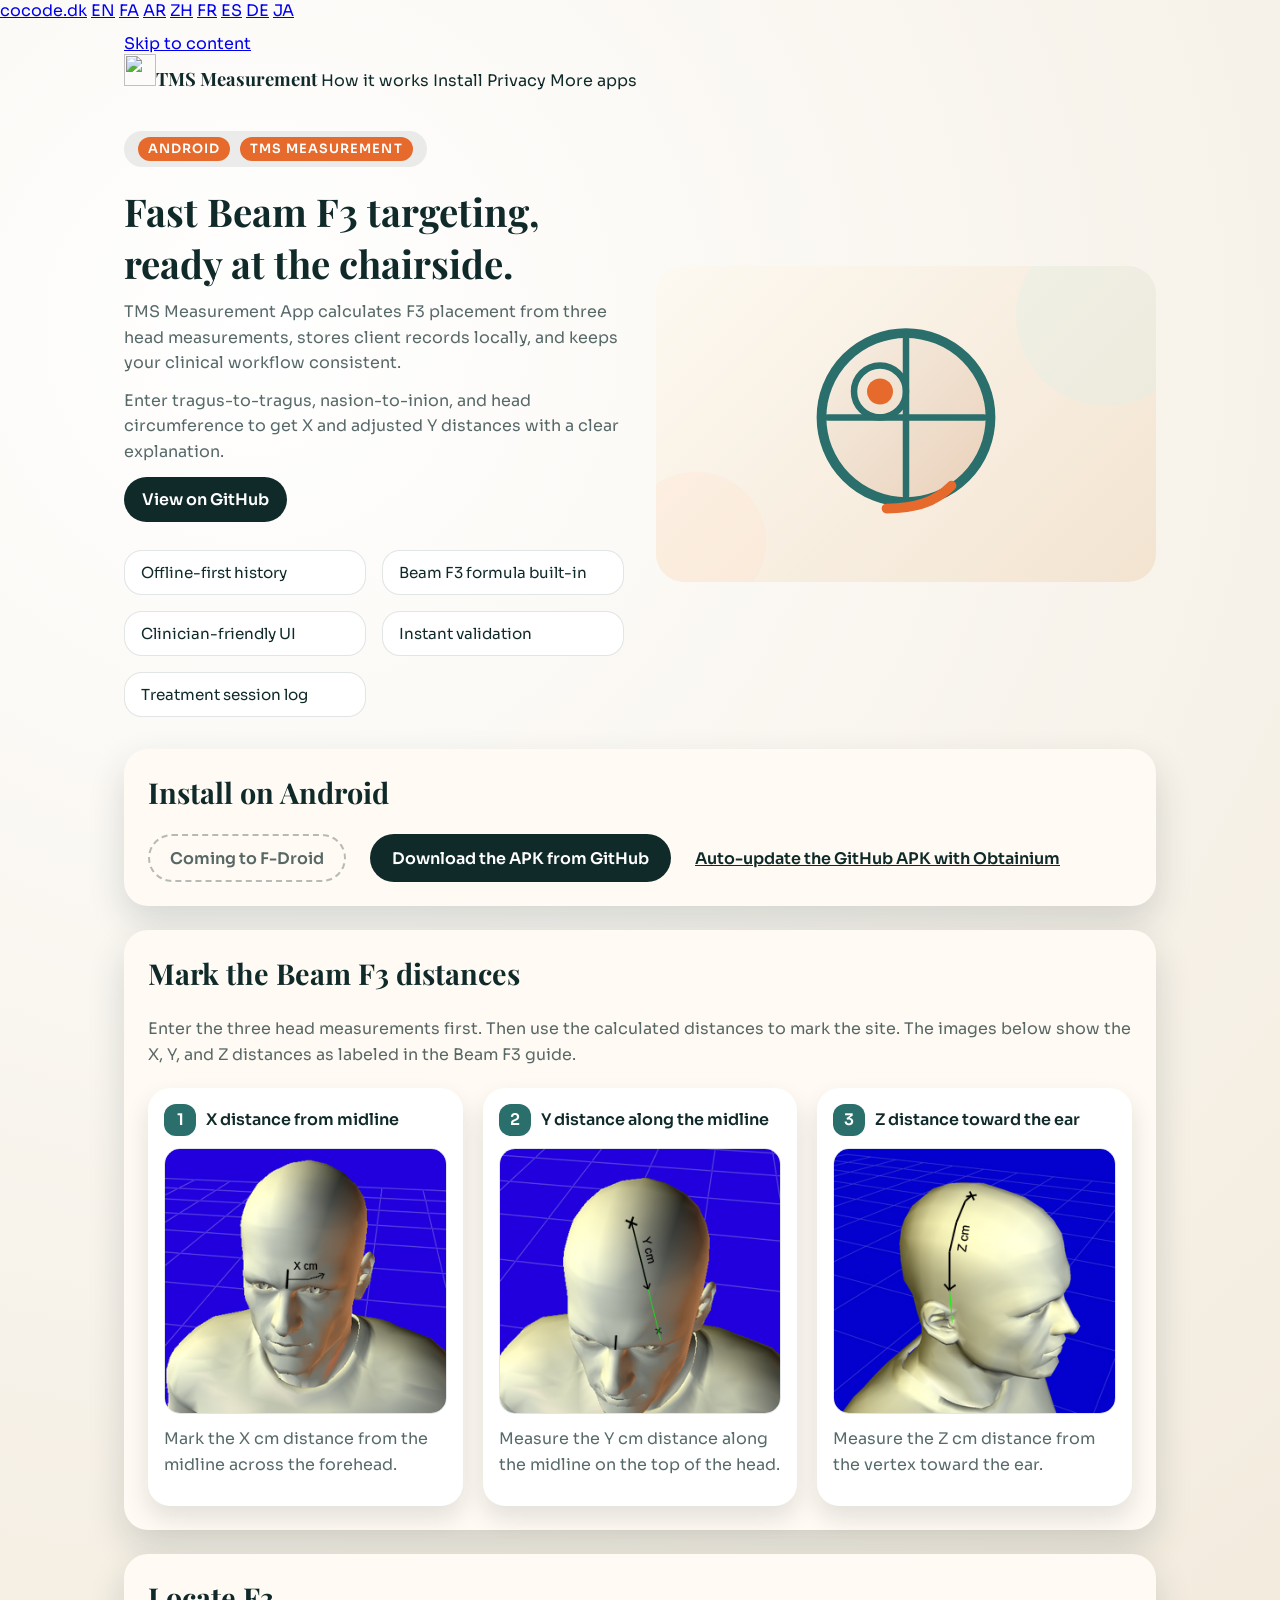
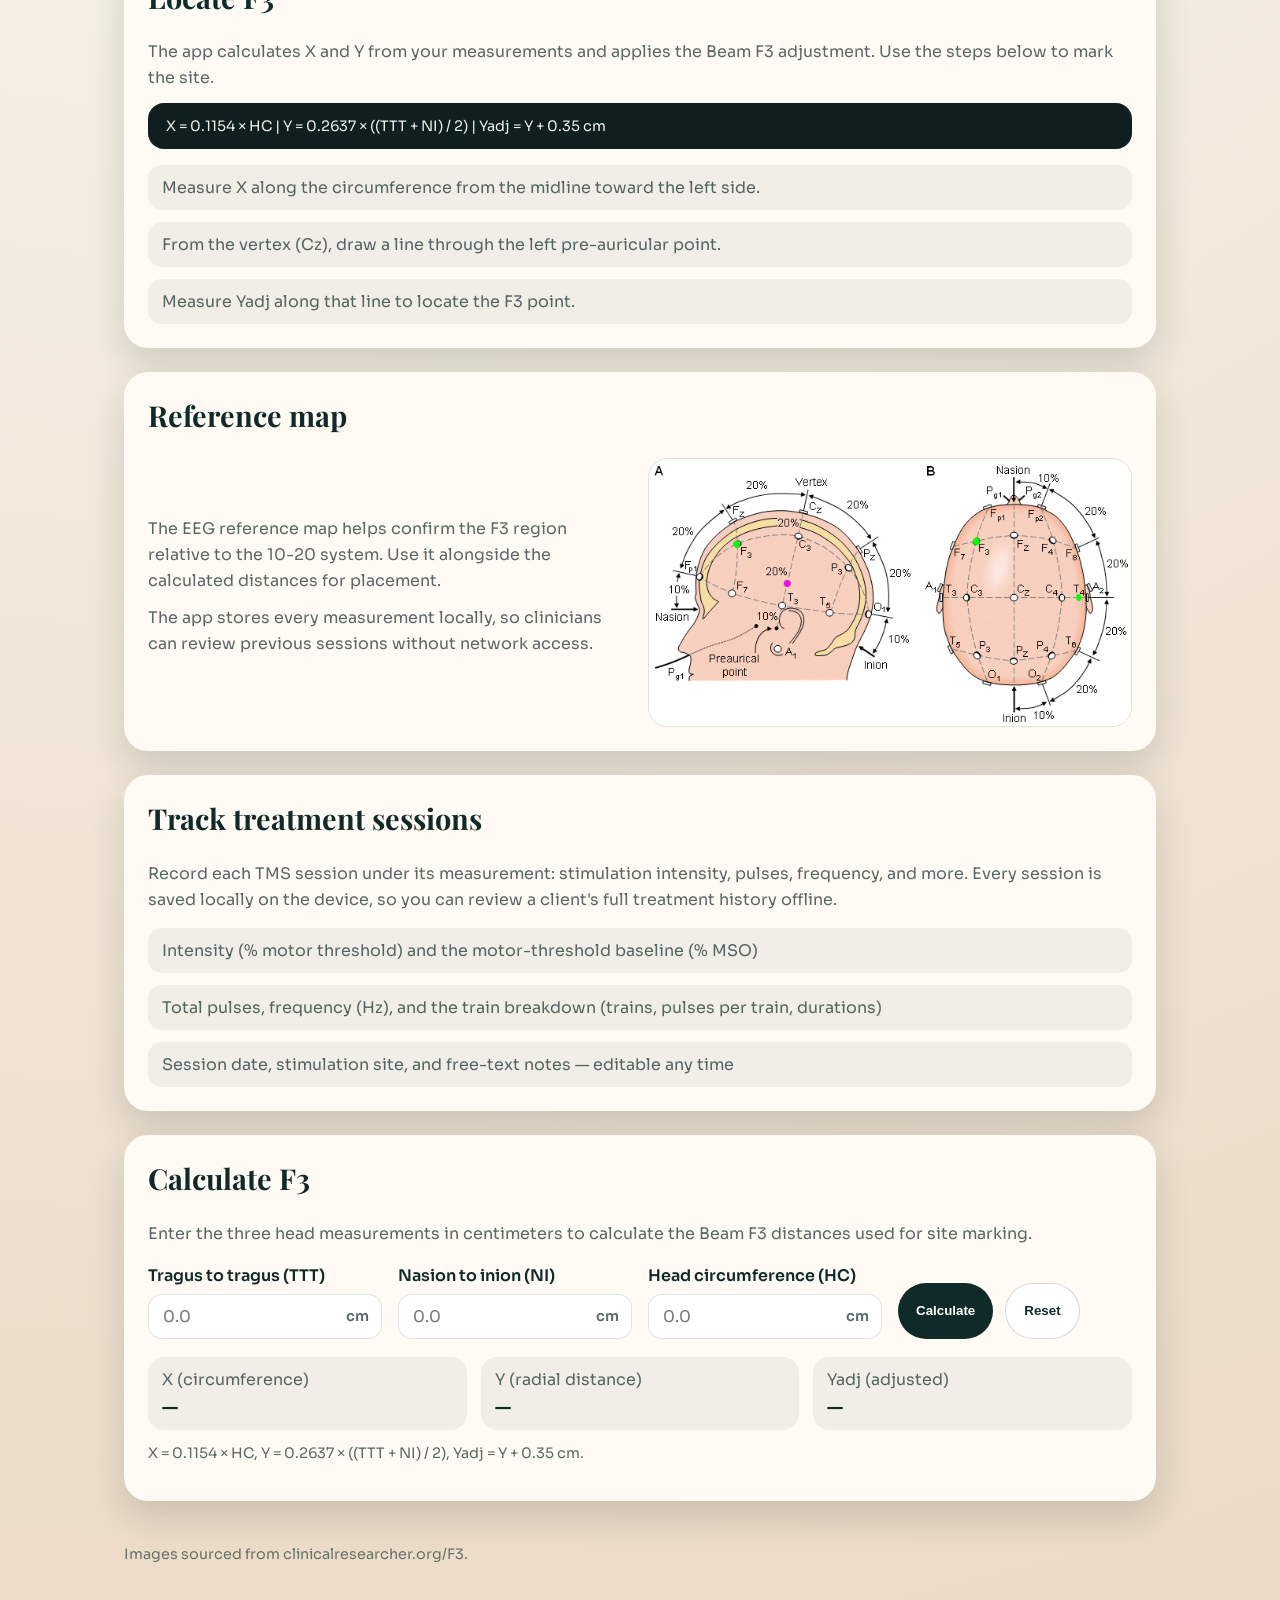
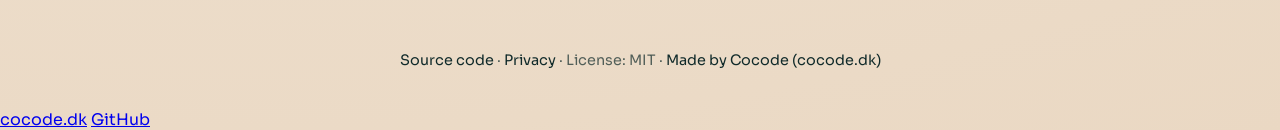
==== commit 1b8b6731: "chore: the cocode-apps publishing standard on the site, README and store listing - Site: shared navi" ====
--- a/docs/index.html
+++ b/docs/index.html
@@ -12,7 +12,7 @@
     <meta name="author" content="Babak Bandpey" />
     <meta name="robots" content="index, follow" />
     <link rel="canonical" href="https://tms.cocode.dk/" />
-    <link rel="alternate" hreflang="en" href="https://tms.cocode.dk/" />
+    <link rel="alternate" hreflang="en" href="https://tms.cocode.dk/?lang=en" />
     <link rel="alternate" hreflang="fa" href="https://tms.cocode.dk/?lang=fa" />
     <link rel="alternate" hreflang="ar" href="https://tms.cocode.dk/?lang=ar" />
     <link rel="alternate" hreflang="zh-Hant" href="https://tms.cocode.dk/?lang=zh-TW" />
@@ -81,7 +81,7 @@
       .wrap {
         max-width: 1080px;
         margin: 0 auto;
-        padding: 72px 24px 88px;
+        padding: 40px 24px 88px;
       }
       .hero {
         display: grid;
@@ -368,6 +368,90 @@
         0% { transform: translateY(0px); }
         50% { transform: translateY(12px); }
         100% { transform: translateY(0px); }
+      }
+      /* The shared cocode-apps navigation, install block and footer, in this site's look. */
+      .site-nav,
+      .site-footer {
+        max-width: 1080px;
+        margin: 0 auto;
+        padding: 0 24px;
+      }
+      .site-nav {
+        padding-top: 12px;
+      }
+      .site-footer {
+        padding-bottom: 40px;
+        text-align: center;
+        font-size: 0.9rem;
+      }
+      .cocode-nav a,
+      .cocode-footer a {
+        color: var(--ink);
+        text-decoration: none;
+      }
+      .cocode-nav a:hover,
+      .cocode-footer a:hover {
+        color: var(--teal);
+        text-decoration: underline;
+      }
+      .cocode-nav a[aria-current="page"]:not(.brand) {
+        color: var(--teal);
+        font-weight: 600;
+      }
+      .cocode-nav .brand {
+        font-family: "Playfair Display", "Georgia", serif;
+        font-size: 1.15rem;
+        font-weight: 700;
+      }
+      .cocode-footer {
+        color: var(--muted);
+      }
+      .install {
+        list-style: none;
+        padding: 0;
+        margin: 18px 0 0;
+        display: flex;
+        flex-wrap: wrap;
+        align-items: center;
+        gap: 12px 24px;
+      }
+      .install a,
+      .install .fdroid-soon {
+        display: inline-flex;
+        align-items: center;
+        min-height: 48px;
+        margin: 0;
+        font-weight: 600;
+        color: var(--ink);
+      }
+      .install .fdroid-soon {
+        padding: 0 20px;
+        border: 2px dashed rgba(16, 42, 42, 0.3);
+        border-radius: 999px;
+        color: var(--muted);
+      }
+      .install li:nth-child(2) a {
+        padding: 0 22px;
+        border-radius: 999px;
+        background: var(--ink);
+        color: #fff;
+        text-decoration: none;
+      }
+      main:focus {
+        outline: 0;
+      }
+      /* The shared skip link hides itself off-screen to the left; on a right-to-left page that
+         overflow is scrollable and the page grows 10000px wide, so hide it to the right there. */
+      html[dir="rtl"] .skip {
+        left: auto;
+        right: -10000px;
+      }
+      html[dir="rtl"] .skip:focus {
+        right: 0;
+      }
+      html[dir="rtl"] .cocode-nav .brand {
+        margin-right: 0;
+        margin-left: auto;
       }
       /* The cocode.dk frame lines up with the .wrap column. */
       cocode-head, cocode-foot { --cocode-max: 1080px; --cocode-gutter: 24px; }
@@ -407,7 +491,7 @@
          that attribute live without reloading), so the frame is now the one way to switch. -->
     <cocode-head project="TMS Measurement" accent="#e66a2c" on-accent="#ffffff">
       <a href="https://cocode.dk">cocode.dk</a>
-      <a href="./" hreflang="en">EN</a>
+      <a href="?lang=en" hreflang="en">EN</a>
       <a href="?lang=fa" hreflang="fa">FA</a>
       <a href="?lang=ar" hreflang="ar">AR</a>
       <a href="?lang=zh-TW" hreflang="zh-Hant">ZH</a>
@@ -416,7 +500,20 @@
       <a href="?lang=de" hreflang="de">DE</a>
       <a href="?lang=ja" hreflang="ja">JA</a>
     </cocode-head>
-    <main class="wrap">
+    <header class="site-nav">
+      <!-- cocode-apps:nav:start -->
+<link rel="stylesheet" href="/css/cocode-nav.css">
+<a class="skip" href="#main">Skip to content</a>
+<nav class="cocode-nav" aria-label="TMS Measurement">
+  <a class="brand" href="/" data-nav="home" aria-current="page"><img src="/img/icon.png" alt="" width="32" height="32">TMS Measurement</a>
+  <a href="/#how" data-nav="how">How it works</a>
+  <a href="/#install" data-nav="install">Install</a>
+  <a href="/privacy/" data-nav="privacy">Privacy</a>
+  <a href="https://cocode.dk/" data-nav="more">More apps</a>
+</nav>
+<!-- cocode-apps:nav:end -->
+    </header>
+    <main id="main" tabindex="-1" class="wrap">
       <section class="hero">
         <div>
           <div class="badge">
@@ -468,7 +565,18 @@
         </div>
       </section>
 
-      <section class="card" style="margin-top: 32px;">
+      <section class="card" id="install" style="margin-top: 32px;">
+        <h2 class="section-title">Install on Android</h2>
+        <!-- cocode-apps:install:start -->
+<ul class="install" role="list">
+  <li><p class="fdroid-soon">Coming to F-Droid</p></li>
+  <li><a href="https://github.com/cocodedk/tms-measurement-app/releases/latest/download/TMSMeasurement.apk">Download the APK from GitHub</a></li>
+  <li><a href="https://apps.obtainium.imranr.dev/redirect?r=obtainium://add/https://github.com/cocodedk/tms-measurement-app">Auto-update the GitHub APK with Obtainium</a></li>
+</ul>
+<!-- cocode-apps:install:end -->
+      </section>
+
+      <section class="card" id="how" style="margin-top: 24px;">
         <h2 class="section-title" data-i18n="section_mark_title">Mark the Beam F3 distances</h2>
         <p data-i18n="section_mark_body">
           Enter the three head measurements first. Then use the calculated distances
@@ -621,10 +729,18 @@
       <div class="footer" data-i18n="footer">
         Images sourced from clinicalresearcher.org/F3.
       </div>
-      <p style="text-align:center;padding:8px 0 24px;font-size:0.9rem;">
-        <a href="./privacy.html">Privacy Policy</a>
-      </p>
     </main>
+
+    <div class="site-footer">
+      <!-- cocode-apps:footer:start -->
+<footer class="cocode-footer">
+  <a href="https://github.com/cocodedk/tms-measurement-app">Source code</a> ·
+  <a href="/privacy/">Privacy</a> ·
+  License: MIT ·
+  <a href="https://cocode.dk/">Made by Cocode (cocode.dk)</a>
+</footer>
+<!-- cocode-apps:footer:end -->
+    </div>
 
     <cocode-foot repo="cocodedk/tms-measurement-app">
       <a href="https://cocode.dk">cocode.dk</a>
@@ -1287,6 +1403,13 @@
 
       const storedLang = localStorage.getItem("tms-language");
       const urlLang = new URLSearchParams(window.location.search).get("lang");
+      // An explicit ?lang= (from the cocode.dk frame's own language links, or a bookmark)
+      // always wins and is remembered, the same way the removed <select> used to remember
+      // a manual choice -- otherwise picking "EN" would silently reopen in a stored or
+      // browser language instead.
+      if (urlLang) {
+        localStorage.setItem("tms-language", normalizeLang(urlLang));
+      }
       setLanguage(urlLang || storedLang || navigator.language);
 
       beamForm.addEventListener("input", updateOutputs);
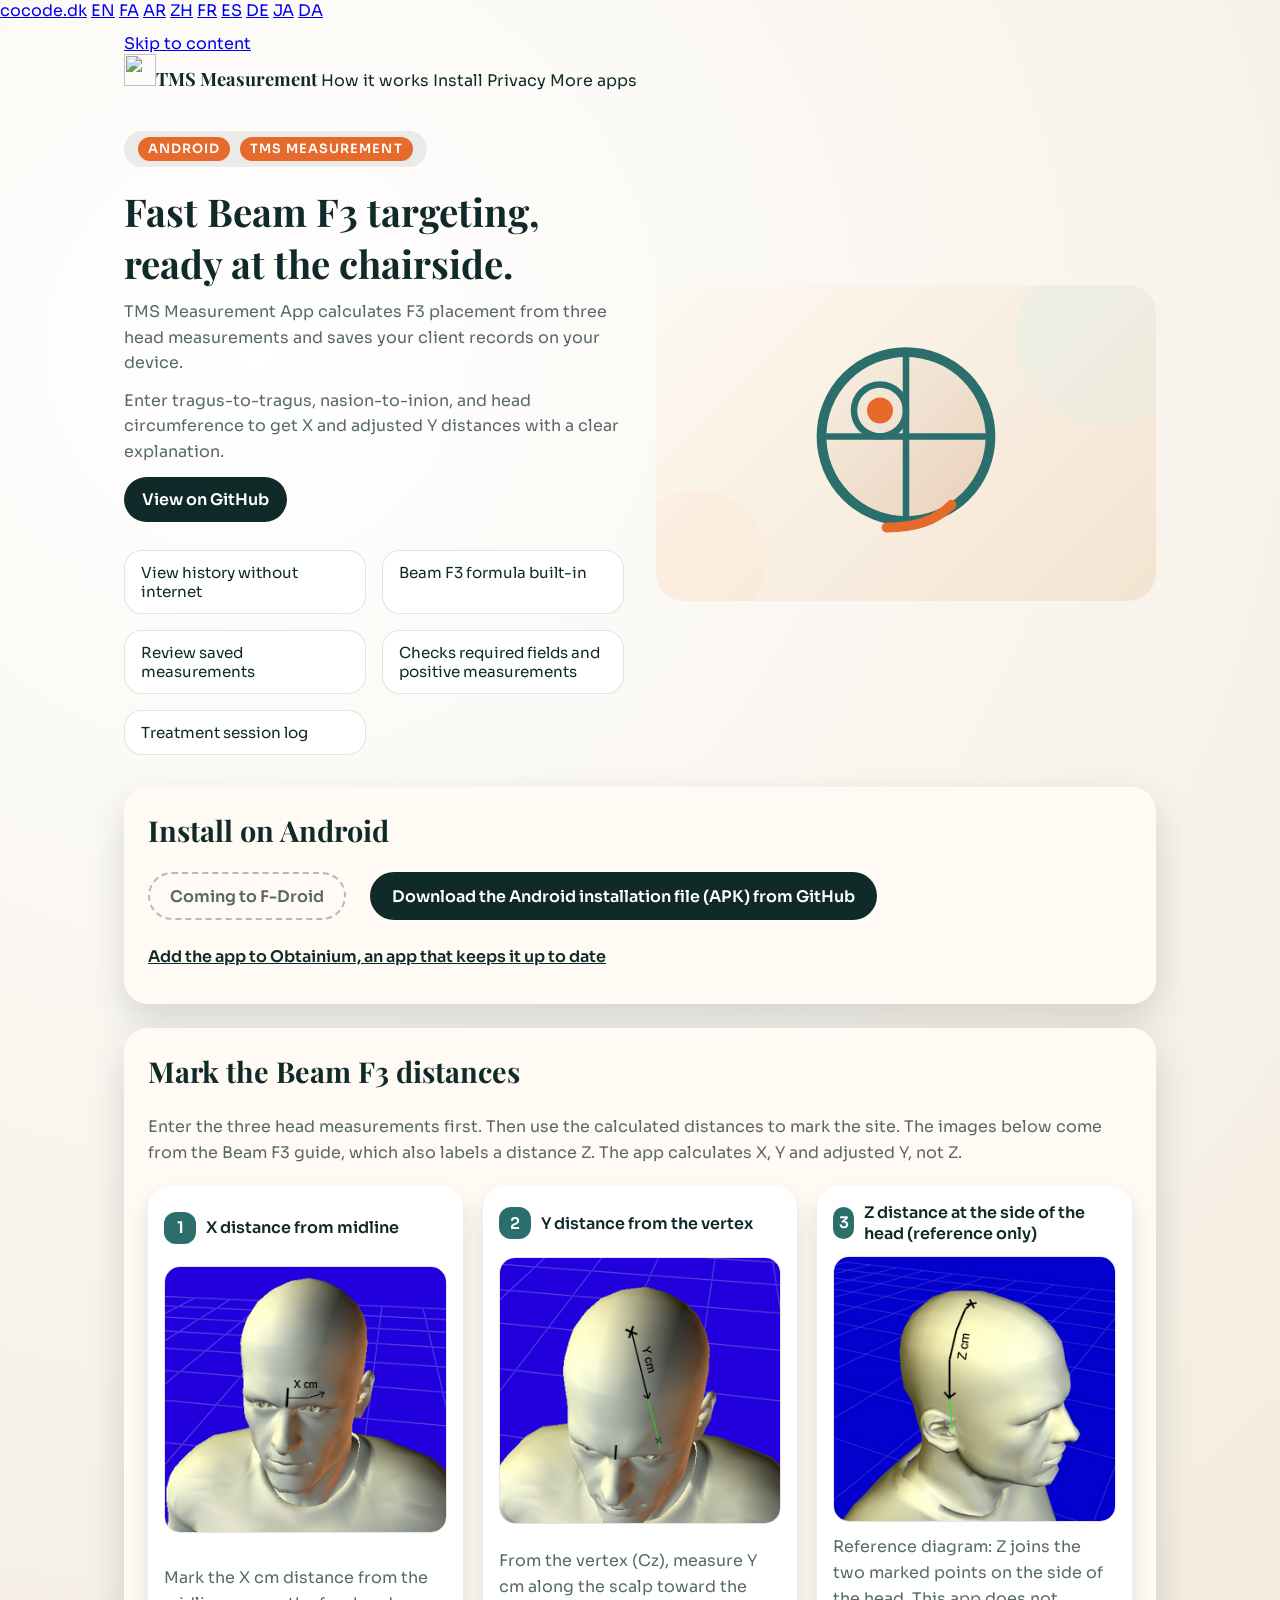
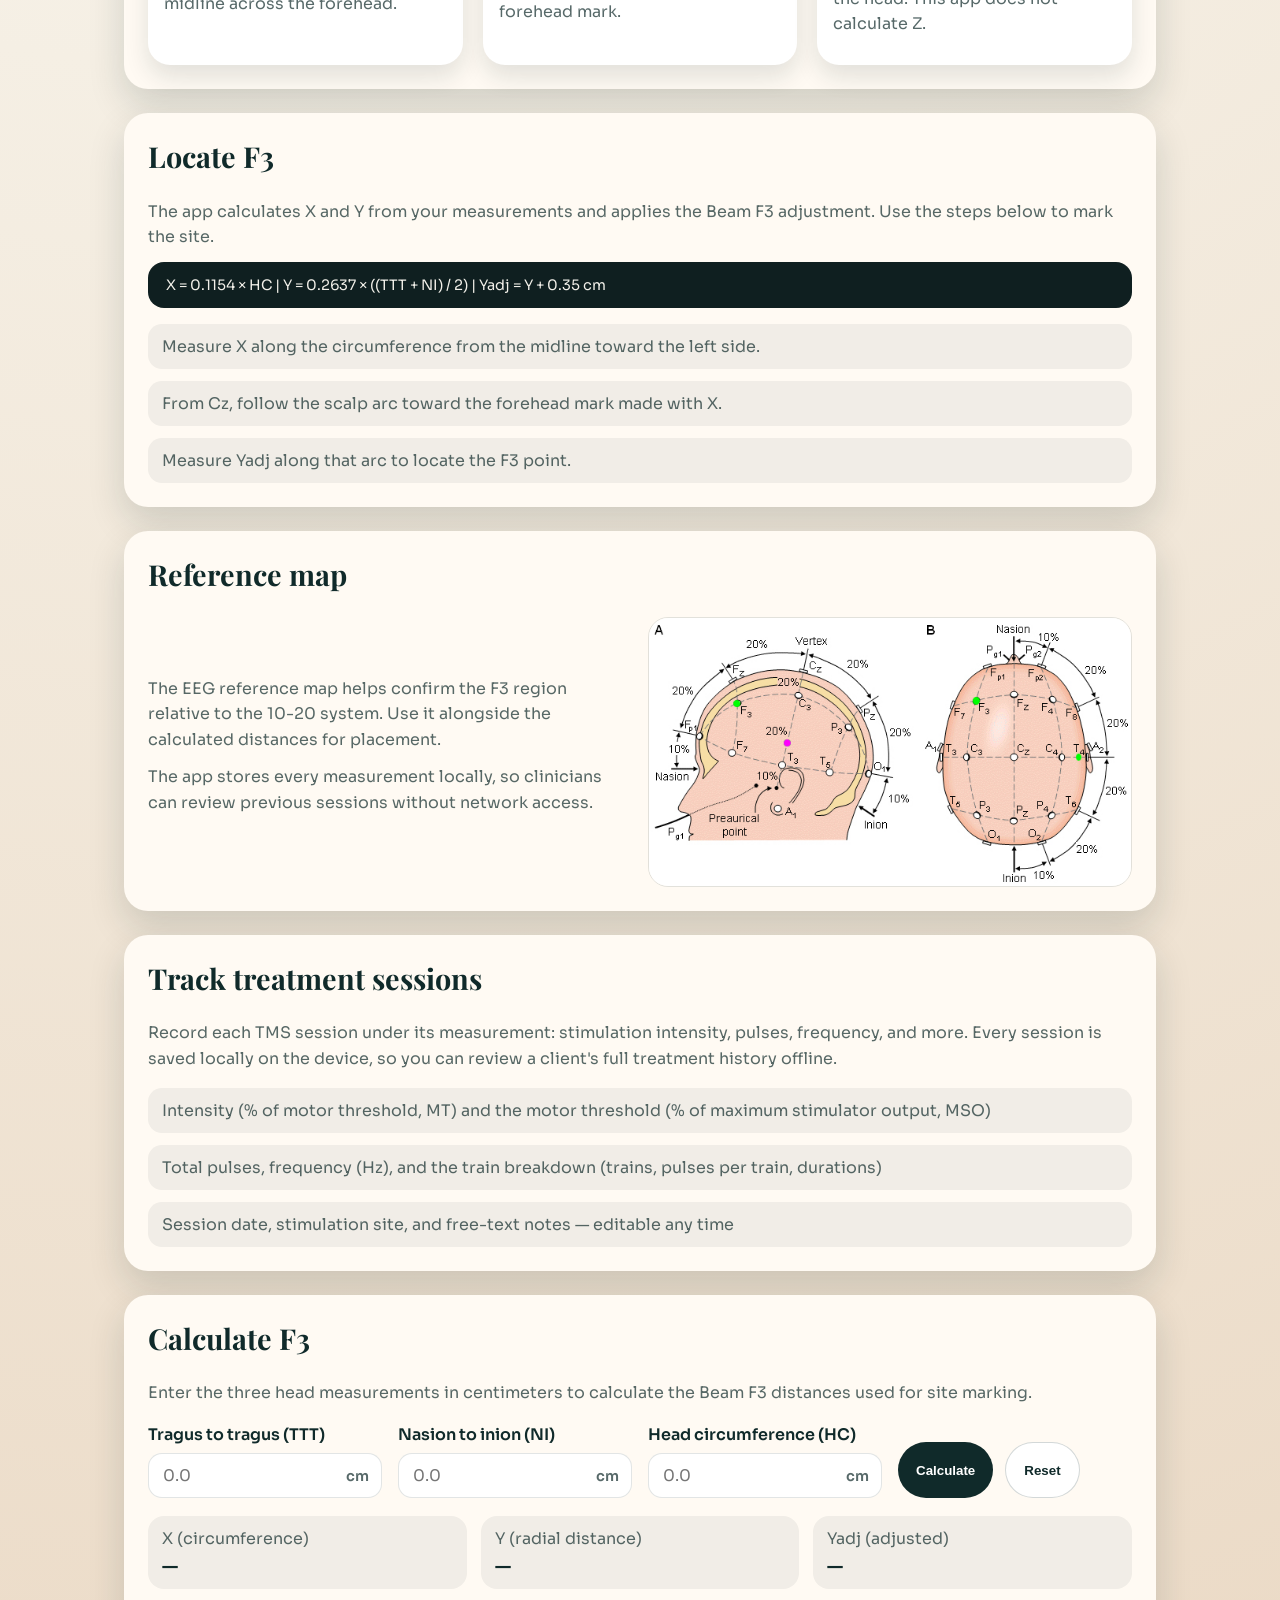
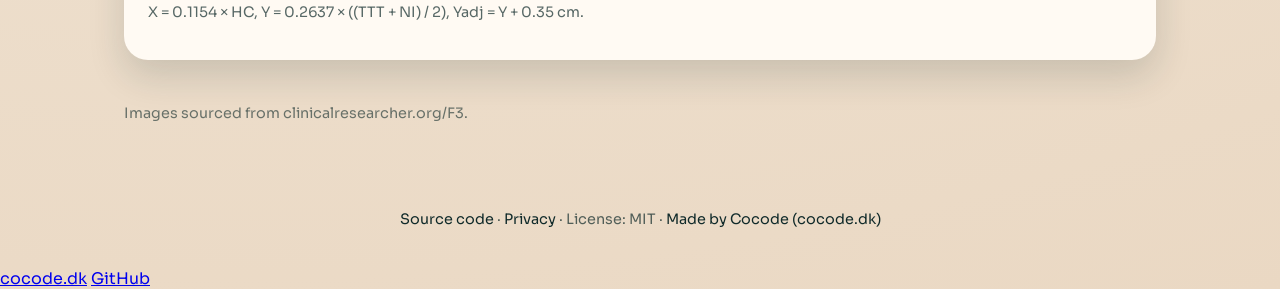
==== commit bb276412: "fix: text audit corrections across the site, README, privacy policy and docs Privacy policy (privacy" ====
--- a/docs/index.html
+++ b/docs/index.html
@@ -6,7 +6,7 @@
     <title>TMS Measurement App | Beam F3 Calculator</title>
     <meta
       name="description"
-      content="Free open-source Android app for Beam F3 targeting in transcranial magnetic stimulation (TMS). Calculate F3 site distances from head measurements offline — privacy-first, no data collection."
+      content="Free, open-source Android app for Beam F3 targeting in transcranial magnetic stimulation (TMS). It calculates F3 site distances from head measurements offline and saves your records on your device."
     />
     <meta name="keywords" content="TMS, transcranial magnetic stimulation, Beam F3, F3 targeting, DLPFC, EEG 10-20, Android app, head measurement, clinical tool, open-source, offline" />
     <meta name="author" content="Babak Bandpey" />
@@ -20,6 +20,7 @@
     <link rel="alternate" hreflang="es" href="https://tms.cocode.dk/?lang=es" />
     <link rel="alternate" hreflang="de" href="https://tms.cocode.dk/?lang=de" />
     <link rel="alternate" hreflang="ja" href="https://tms.cocode.dk/?lang=ja" />
+    <link rel="alternate" hreflang="da" href="https://tms.cocode.dk/da/" />
     <link rel="alternate" hreflang="x-default" href="https://tms.cocode.dk/" />
     <meta property="og:title" content="TMS Measurement App | Beam F3 Calculator" />
     <meta
@@ -477,7 +478,7 @@
           "price": "0",
           "priceCurrency": "USD"
         },
-        "inLanguage": ["en", "fa", "ar", "zh-TW", "fr", "es", "de", "ja"],
+        "inLanguage": ["en", "da", "fa", "ar", "zh-TW"],
         "isAccessibleForFree": true
       }
     </script>
@@ -499,6 +500,7 @@
       <a href="?lang=es" hreflang="es">ES</a>
       <a href="?lang=de" hreflang="de">DE</a>
       <a href="?lang=ja" hreflang="ja">JA</a>
+      <a href="/da/" hreflang="da">DA</a>
     </cocode-head>
     <header class="site-nav">
       <!-- cocode-apps:nav:start -->
@@ -521,10 +523,7 @@
             <span data-i18n="badge_product">TMS Measurement</span>
           </div>
           <h1 data-i18n="hero_title">Fast Beam F3 targeting, ready at the chairside.</h1>
-          <p data-i18n="hero_lede_1">
-            TMS Measurement App calculates F3 placement from three head measurements,
-            stores client records locally, and keeps your clinical workflow consistent.
-          </p>
+          <p data-i18n="hero_lede_1">TMS Measurement App calculates F3 placement from three head measurements and saves your client records on your device.</p>
           <p data-i18n="hero_lede_2">
             Enter tragus-to-tragus, nasion-to-inion, and head circumference to get
             X and adjusted Y distances with a clear explanation.
@@ -533,10 +532,10 @@
             View on GitHub
           </a>
           <div class="feature-grid">
-            <div class="chip" data-i18n="feature_offline">Offline-first history</div>
+            <div class="chip" data-i18n="feature_offline">View history without internet</div>
             <div class="chip" data-i18n="feature_formula">Beam F3 formula built-in</div>
-            <div class="chip" data-i18n="feature_ui">Clinician-friendly UI</div>
-            <div class="chip" data-i18n="feature_validation">Instant validation</div>
+            <div class="chip" data-i18n="feature_ui">Review saved measurements</div>
+            <div class="chip" data-i18n="feature_validation">Checks required fields and positive measurements</div>
             <div class="chip" data-i18n="feature_treatment">Treatment session log</div>
           </div>
         </div>
@@ -566,23 +565,19 @@
       </section>
 
       <section class="card" id="install" style="margin-top: 32px;">
-        <h2 class="section-title">Install on Android</h2>
+        <h2 class="section-title" data-i18n="section_install_title">Install on Android</h2>
         <!-- cocode-apps:install:start -->
 <ul class="install" role="list">
   <li><p class="fdroid-soon">Coming to F-Droid</p></li>
-  <li><a href="https://github.com/cocodedk/tms-measurement-app/releases/latest/download/TMSMeasurement.apk">Download the APK from GitHub</a></li>
-  <li><a href="https://apps.obtainium.imranr.dev/redirect?r=obtainium://add/https://github.com/cocodedk/tms-measurement-app">Auto-update the GitHub APK with Obtainium</a></li>
+  <li><a href="https://github.com/cocodedk/tms-measurement-app/releases/latest/download/TMSMeasurement.apk">Download the Android installation file (APK) from GitHub</a></li>
+  <li><a href="https://apps.obtainium.imranr.dev/redirect?r=obtainium://add/https://github.com/cocodedk/tms-measurement-app">Add the app to Obtainium, an app that keeps it up to date</a></li>
 </ul>
 <!-- cocode-apps:install:end -->
       </section>
 
       <section class="card" id="how" style="margin-top: 24px;">
         <h2 class="section-title" data-i18n="section_mark_title">Mark the Beam F3 distances</h2>
-        <p data-i18n="section_mark_body">
-          Enter the three head measurements first. Then use the calculated distances
-          to mark the site. The images below show the X, Y, and Z distances as labeled
-          in the Beam F3 guide.
-        </p>
+        <p data-i18n="section_mark_body">Enter the three head measurements first. Then use the calculated distances to mark the site. The images below come from the Beam F3 guide, which also labels a distance Z. The app calculates X, Y and adjusted Y, not Z.</p>
         <div class="step-grid">
           <article class="step-card">
             <div class="step-label">
@@ -600,28 +595,28 @@
           <article class="step-card">
             <div class="step-label">
               <span class="step-number">2</span>
-              <span data-i18n="step2_title">Y distance along the midline</span>
+              <span data-i18n="step2_title">Y distance from the vertex</span>
             </div>
             <img
               src="images/beamf3-step-2.jpg"
-              alt="Y distance marked along the midline on top of the head"
+              alt="Reference diagram: Y is measured along the scalp from the vertex toward the forehead mark"
               data-i18n="step2_alt"
               data-i18n-attr="alt"
             />
-            <p data-i18n="step2_body">Measure the Y cm distance along the midline on the top of the head.</p>
+            <p data-i18n="step2_body">From the vertex (Cz), measure Y cm along the scalp toward the forehead mark.</p>
           </article>
           <article class="step-card">
             <div class="step-label">
               <span class="step-number">3</span>
-              <span data-i18n="step3_title">Z distance toward the ear</span>
+              <span data-i18n="step3_title">Z distance at the side of the head (reference only)</span>
             </div>
             <img
               src="images/beamf3-step-3.jpg"
-              alt="Z distance marked from the vertex toward the ear"
+              alt="Reference diagram: Z joins the two marked points on the side of the head"
               data-i18n="step3_alt"
               data-i18n-attr="alt"
             />
-            <p data-i18n="step3_body">Measure the Z cm distance from the vertex toward the ear.</p>
+            <p data-i18n="step3_body">Reference diagram: Z joins the two marked points on the side of the head. This app does not calculate Z.</p>
           </article>
         </div>
       </section>
@@ -637,8 +632,8 @@
         </div>
         <ul class="instruction-list">
           <li data-i18n="locate_step1">Measure X along the circumference from the midline toward the left side.</li>
-          <li data-i18n="locate_step2">From the vertex (Cz), draw a line through the left pre-auricular point.</li>
-          <li data-i18n="locate_step3">Measure Yadj along that line to locate the F3 point.</li>
+          <li data-i18n="locate_step2">From Cz, follow the scalp arc toward the forehead mark made with X.</li>
+          <li data-i18n="locate_step3">Measure Yadj along that arc to locate the F3 point.</li>
         </ul>
       </section>
 
@@ -668,7 +663,7 @@
         <h2 class="section-title" data-i18n="section_treatment_title">Track treatment sessions</h2>
         <p data-i18n="section_treatment_body">Record each TMS session under its measurement: stimulation intensity, pulses, frequency, and more. Every session is saved locally on the device, so you can review a client's full treatment history offline.</p>
         <ul class="instruction-list">
-          <li data-i18n="treatment_item_1">Intensity (% motor threshold) and the motor-threshold baseline (% MSO)</li>
+          <li data-i18n="treatment_item_1">Intensity (% of motor threshold, MT) and the motor threshold (% of maximum stimulator output, MSO)</li>
           <li data-i18n="treatment_item_2">Total pulses, frequency (Hz), and the train breakdown (trains, pulses per train, durations)</li>
           <li data-i18n="treatment_item_3">Session date, stimulation site, and free-text notes — editable any time</li>
         </ul>
@@ -759,33 +754,33 @@
           badge_product: "TMS Measurement",
           hero_title: "Fast Beam F3 targeting, ready at the chairside.",
           hero_lede_1:
-            "TMS Measurement App calculates F3 placement from three head measurements, stores client records locally, and keeps your clinical workflow consistent.",
+            "TMS Measurement App calculates F3 placement from three head measurements and saves your client records on your device.",
           hero_lede_2:
             "Enter tragus-to-tragus, nasion-to-inion, and head circumference to get X and adjusted Y distances with a clear explanation.",
           cta_github: "View on GitHub",
-          feature_offline: "Offline-first history",
+          feature_offline: "View history without internet",
           feature_formula: "Beam F3 formula built-in",
-          feature_ui: "Clinician-friendly UI",
-          feature_validation: "Instant validation",
+          feature_ui: "Review saved measurements",
+          feature_validation: "Checks required fields and positive measurements",
           feature_treatment: "Treatment session log",
           section_treatment_title: "Track treatment sessions",
           section_treatment_body: "Record each TMS session under its measurement: stimulation intensity, pulses, frequency, and more. Every session is saved locally on the device, so you can review a client's full treatment history offline.",
-          treatment_item_1: "Intensity (% motor threshold) and the motor-threshold baseline (% MSO)",
+          treatment_item_1: "Intensity (% of motor threshold, MT) and the motor threshold (% of maximum stimulator output, MSO)",
           treatment_item_2: "Total pulses, frequency (Hz), and the train breakdown (trains, pulses per train, durations)",
           treatment_item_3: "Session date, stimulation site, and free-text notes — editable any time",
           hero_icon_aria: "Head targeting icon",
           section_mark_title: "Mark the Beam F3 distances",
           section_mark_body:
-            "Enter the three head measurements first. Then use the calculated distances to mark the site. The images below show the X, Y, and Z distances as labeled in the Beam F3 guide.",
+            "Enter the three head measurements first. Then use the calculated distances to mark the site. The images below come from the Beam F3 guide, which also labels a distance Z. The app calculates X, Y and adjusted Y, not Z.",
           step1_title: "X distance from midline",
           step1_alt: "X distance marked from the midline across the forehead",
           step1_body: "Mark the X cm distance from the midline across the forehead.",
-          step2_title: "Y distance along the midline",
-          step2_alt: "Y distance marked along the midline on top of the head",
-          step2_body: "Measure the Y cm distance along the midline on the top of the head.",
-          step3_title: "Z distance toward the ear",
-          step3_alt: "Z distance marked from the vertex toward the ear",
-          step3_body: "Measure the Z cm distance from the vertex toward the ear.",
+          step2_title: "Y distance from the vertex",
+          step2_alt: "Reference diagram: Y is measured along the scalp from the vertex toward the forehead mark",
+          step2_body: "From the vertex (Cz), measure Y cm along the scalp toward the forehead mark.",
+          step3_title: "Z distance at the side of the head (reference only)",
+          step3_alt: "Reference diagram: Z joins the two marked points on the side of the head",
+          step3_body: "Reference diagram: Z joins the two marked points on the side of the head. This app does not calculate Z.",
           section_locate_title: "Locate F3",
           section_locate_body:
             "The app calculates X and Y from your measurements and applies the Beam F3 adjustment. Use the steps below to mark the site.",
@@ -793,8 +788,8 @@
             "X = 0.1154 × HC | Y = 0.2637 × ((TTT + NI) / 2) | Yadj = Y + 0.35 cm",
           locate_step1: "Measure X along the circumference from the midline toward the left side.",
           locate_step2:
-            "From the vertex (Cz), draw a line through the left pre-auricular point.",
-          locate_step3: "Measure Yadj along that line to locate the F3 point.",
+            "From Cz, follow the scalp arc toward the forehead mark made with X.",
+          locate_step3: "Measure Yadj along that arc to locate the F3 point.",
           section_map_title: "Reference map",
           map_body_1:
             "The EEG reference map helps confirm the F3 region relative to the 10-20 system. Use it alongside the calculated distances for placement.",
@@ -815,6 +810,7 @@
           calc_note: "X = 0.1154 × HC, Y = 0.2637 × ((TTT + NI) / 2), Yadj = Y + 0.35 cm.",
           footer:
             "Images sourced from clinicalresearcher.org/F3.",
+          section_install_title: "Install on Android",
           unit_cm: "cm"
         },
         fa: {
@@ -828,41 +824,41 @@
           badge_product: "اندازه‌گیری TMS",
           hero_title: "هدف‌گیری سریع Beam F3، آماده کنار صندلی درمان.",
           hero_lede_1:
-            "اپلیکیشن اندازه‌گیری TMS موقعیت F3 را از سه اندازه‌گیری سر محاسبه می‌کند، سوابق مراجع را به صورت محلی ذخیره می‌کند و جریان کار بالینی شما را منظم نگه می‌دارد.",
+            "اپلیکیشن اندازه‌گیری TMS موقعیت F3 را از سه اندازه‌گیری سر محاسبه می‌کند و سوابق مراجع را روی دستگاه شما ذخیره می‌کند.",
           hero_lede_2:
             "فاصله تراگوس تا تراگوس، نازیون تا اینیون و دور سر را وارد کنید تا فاصله‌های X و Y اصلاح‌شده را همراه با توضیح روشن دریافت کنید.",
           cta_github: "مشاهده در گیت‌هاب",
-          feature_offline: "تاریخچه آفلاین",
+          feature_offline: "مشاهدهٔ تاریخچه بدون اینترنت",
           feature_formula: "فرمول Beam F3 داخلی",
-          feature_ui: "رابط کاربری مناسب بالین",
-          feature_validation: "اعتبارسنجی فوری",
-          feature_treatment: "گزارش جلسات درمان",
+          feature_ui: "مرور اندازه‌گیری‌های ذخیره‌شده",
+          feature_validation: "بررسی فیلدهای الزامی و مثبت‌بودن اندازه‌ها",
+          feature_treatment: "ثبت جلسات درمان",
           section_treatment_title: "پیگیری جلسات درمان",
           section_treatment_body: "هر جلسه TMS را زیر اندازه‌گیری مربوط به آن ثبت کنید: شدت تحریک، پالس‌ها، فرکانس و موارد دیگر. هر جلسه به صورت محلی روی دستگاه ذخیره می‌شود، تا بتوانید سابقه کامل درمان هر مراجع را به صورت آفلاین مرور کنید.",
-          treatment_item_1: "شدت (% MT آستانه حرکتی) و مقدار پایه آستانه حرکتی (% MSO)",
-          treatment_item_2: "تعداد کل پالس‌ها، فرکانس (Hz) و تفکیک قطارها (تعداد قطار، پالس در هر قطار، مدت‌زمان‌ها)",
-          treatment_item_3: "تاریخ جلسه، محل تحریک و یادداشت‌های متنی آزاد — در هر زمان قابل ویرایش",
+          treatment_item_1: "شدت (درصدی از آستانه حرکتی، MT) و آستانه حرکتی (درصدی از حداکثر خروجی دستگاه تحریک، MSO)",
+          treatment_item_2: "تعداد کل پالس‌ها، فرکانس (Hz) و جزئیات قطارهای پالس (تعداد قطارها، پالس در هر قطار، مدت و فاصله)",
+          treatment_item_3: "تاریخ جلسه، محل تحریک و یادداشت‌های آزاد که هر وقت بخواهید می‌توانید ویرایش‌شان کنید",
           hero_icon_aria: "نماد هدف‌گیری سر",
           section_mark_title: "نشانه‌گذاری فاصله‌های Beam F3",
           section_mark_body:
-            "ابتدا سه اندازه‌گیری سر را وارد کنید. سپس از فاصله‌های محاسبه‌شده برای نشانه‌گذاری محل استفاده کنید. تصاویر زیر فاصله‌های X، Y و Z را طبق راهنمای Beam F3 نشان می‌دهند.",
+            "ابتدا سه اندازه‌گیری سر را وارد کنید. سپس از فاصله‌های محاسبه‌شده برای نشانه‌گذاری محل استفاده کنید. تصاویر زیر از راهنمای Beam F3 آمده‌اند و یک فاصلهٔ Z هم دارند. اپلیکیشن X، Y و Y اصلاح‌شده را محاسبه می‌کند، اما Z را محاسبه نمی‌کند.",
           step1_title: "فاصله X از خط میانی",
           step1_alt: "فاصله X از خط میانی روی پیشانی مشخص شده است",
           step1_body: "فاصله X سانتی‌متر را از خط میانی روی پیشانی علامت بزنید.",
-          step2_title: "فاصله Y در امتداد خط میانی",
-          step2_alt: "فاصله Y در امتداد خط میانی روی سر مشخص شده است",
-          step2_body: "فاصله Y سانتی‌متر را در امتداد خط میانی روی سر اندازه بگیرید.",
-          step3_title: "فاصله Z به سمت گوش",
-          step3_alt: "فاصله Z از ورتکس به سمت گوش مشخص شده است",
-          step3_body: "فاصله Z سانتی‌متر را از ورتکس به سمت گوش اندازه بگیرید.",
+          step2_title: "فاصلهٔ Y از ورتکس",
+          step2_alt: "تصویر مرجع: Y روی پوست سر از ورتکس به سمت علامت پیشانی اندازه گرفته می‌شود",
+          step2_body: "از ورتکس (Cz)، Y سانتی‌متر را روی پوست سر به سمت علامت پیشانی اندازه بگیرید.",
+          step3_title: "فاصلهٔ Z کنار سر (فقط برای مرجع)",
+          step3_alt: "تصویر مرجع: Z دو نقطهٔ علامت‌گذاری‌شده کنار سر را به هم وصل می‌کند",
+          step3_body: "تصویر مرجع: Z فاصلهٔ بین دو علامت کنار سر است. اپلیکیشن Z را محاسبه نمی‌کند.",
           section_locate_title: "مکان‌یابی F3",
           section_locate_body:
             "اپلیکیشن فاصله‌های X و Y را از اندازه‌گیری‌ها محاسبه و اصلاح Beam F3 را اعمال می‌کند. از مراحل زیر برای نشانه‌گذاری محل استفاده کنید.",
           formula_line:
             "X = 0.1154 × HC | Y = 0.2637 × ((TTT + NI) / 2) | Yadj = Y + 0.35 cm",
           locate_step1: "X را از خط میانی به سمت چپ روی محیط سر اندازه بگیرید.",
-          locate_step2: "از ورتکس (Cz) خطی از میان نقطه پیش‌گوشی چپ رسم کنید.",
-          locate_step3: "Yadj را روی همان خط اندازه بگیرید تا نقطه F3 مشخص شود.",
+          locate_step2: "از Cz، قوس روی پوست سر را به سمت علامت X روی پیشانی دنبال کنید.",
+          locate_step3: "Yadj را روی همان قوس اندازه بگیرید تا نقطه F3 مشخص شود.",
           section_map_title: "نقشه مرجع",
           map_body_1:
             "نقشه مرجع EEG به تأیید موقعیت ناحیه F3 نسبت به سیستم 10-20 کمک می‌کند. از آن همراه با فاصله‌های محاسبه‌شده برای جای‌گذاری استفاده کنید.",
@@ -883,6 +879,7 @@
           calc_note: "X = 0.1154 × HC، Y = 0.2637 × ((TTT + NI) / 2)، Yadj = Y + 0.35 cm.",
           footer:
             "تصاویر از clinicalresearcher.org/F3 گرفته شده‌اند.",
+          section_install_title: "نصب روی اندروید",
           unit_cm: "cm"
         },
         ar: {
@@ -896,41 +893,41 @@
           badge_product: "قياس TMS",
           hero_title: "استهداف Beam F3 بسرعة، جاهز بجانب الكرسي.",
           hero_lede_1:
-            "تطبيق قياس TMS يحسب موضع F3 من ثلاث قياسات للرأس، ويحفظ سجلات العملاء محليًا، ويحافظ على اتساق سير العمل السريري.",
+            "يحسب تطبيق قياس TMS موضع F3 من ثلاثة قياسات للرأس، ويحفظ سجلات العملاء على جهازك.",
           hero_lede_2:
-            "أدخل قياس التراجوس إلى التراجوس، والنازيون إلى الإنيون، ومحيط الرأس للحصول على مسافتي X و Y المعدّلة مع شرح واضح.",
+            "أدخل قياس التراجوس إلى التراجوس، والنازيون إلى الإنيون، ومحيط الرأس للحصول على مسافة X ومسافة Y المعدّلة مع شرح واضح.",
           cta_github: "عرض على GitHub",
-          feature_offline: "سجل يعمل بلا اتصال",
+          feature_offline: "عرض السجل دون اتصال بالإنترنت",
           feature_formula: "معادلة Beam F3 مدمجة",
-          feature_ui: "واجهة مناسبة للعيادة",
-          feature_validation: "تحقق فوري",
+          feature_ui: "مراجعة القياسات المحفوظة",
+          feature_validation: "التحقق من الحقول المطلوبة والقياسات الموجبة",
           feature_treatment: "سجل جلسات العلاج",
           section_treatment_title: "تتبّع جلسات العلاج",
           section_treatment_body: "سجّل كل جلسة TMS ضمن قياسها: شدة التحفيز، والنبضات، والتردد، والمزيد. تُحفظ كل جلسة محليًا على الجهاز، حتى تتمكن من مراجعة سجل العلاج الكامل للعميل دون اتصال بالشبكة.",
-          treatment_item_1: "الشدة (% MT من العتبة الحركية) وخط أساس العتبة الحركية (% MSO)",
+          treatment_item_1: "الشدة (كنسبة مئوية من العتبة الحركية، MT) والعتبة الحركية (كنسبة مئوية من أقصى خرج لجهاز التحفيز، MSO)",
           treatment_item_2: "إجمالي النبضات، والتردد (Hz)، وتفصيل القطارات (عدد القطارات، والنبضات لكل قطار، والمدد)",
           treatment_item_3: "تاريخ الجلسة، وموقع التحفيز، وملاحظات نصية حرة — قابلة للتعديل في أي وقت",
           hero_icon_aria: "أيقونة استهداف الرأس",
           section_mark_title: "تمييز مسافات Beam F3",
           section_mark_body:
-            "أدخل قياسات الرأس الثلاث أولًا. ثم استخدم المسافات المحسوبة لتمييز الموقع. تُظهر الصور أدناه مسافات X و Y و Z كما في دليل Beam F3.",
+            "أدخل قياسات الرأس الثلاث أولًا. ثم استخدم المسافات المحسوبة لتمييز الموقع. الصور أدناه من دليل Beam F3، وفيها أيضًا مسافة Z. يحسب التطبيق X وY وY المعدّل، ولا يحسب Z.",
           step1_title: "مسافة X من الخط الأوسط",
           step1_alt: "تحديد مسافة X من الخط الأوسط عبر الجبهة",
           step1_body: "حدد مسافة X سم من الخط الأوسط عبر الجبهة.",
-          step2_title: "مسافة Y على طول الخط الأوسط",
-          step2_alt: "تحديد مسافة Y على طول الخط الأوسط أعلى الرأس",
-          step2_body: "قِس مسافة Y سم على طول الخط الأوسط أعلى الرأس.",
-          step3_title: "مسافة Z باتجاه الأذن",
-          step3_alt: "تحديد مسافة Z من القمة باتجاه الأذن",
-          step3_body: "قِس مسافة Z سم من القمة باتجاه الأذن.",
+          step2_title: "مسافة Y من القمة",
+          step2_alt: "رسم مرجعي: يُقاس Y على فروة الرأس من القمة باتجاه علامة الجبهة",
+          step2_body: "من القمة (Cz)، قِس Y سم على فروة الرأس باتجاه علامة الجبهة.",
+          step3_title: "مسافة Z على جانب الرأس (للمرجع فقط)",
+          step3_alt: "رسم مرجعي: يصل Z بين العلامتين على جانب الرأس",
+          step3_body: "رسم مرجعي: يصل Z بين العلامتين على جانب الرأس. لا يحسب التطبيق Z.",
           section_locate_title: "تحديد F3",
           section_locate_body:
             "يحسب التطبيق مسافتي X و Y من قياساتك ويطبق تعديل Beam F3. استخدم الخطوات أدناه لتمييز الموقع.",
           formula_line:
             "X = 0.1154 × HC | Y = 0.2637 × ((TTT + NI) / 2) | Yadj = Y + 0.35 cm",
           locate_step1: "قِس X على طول المحيط من الخط الأوسط باتجاه الجانب الأيسر.",
-          locate_step2: "من القمة (Cz)، ارسم خطًا يمر عبر النقطة أمام الأذن اليسرى.",
-          locate_step3: "قِس Yadj على هذا الخط لتحديد نقطة F3.",
+          locate_step2: "من Cz، اتبع قوس فروة الرأس نحو علامة X على الجبهة.",
+          locate_step3: "قِس Yadj على هذا القوس لتحديد نقطة F3.",
           section_map_title: "خريطة مرجعية",
           map_body_1:
             "تساعد خريطة EEG المرجعية في تأكيد منطقة F3 بالنسبة لنظام 10-20. استخدمها مع المسافات المحسوبة للتحديد.",
@@ -951,6 +948,7 @@
           calc_note: "X = 0.1154 × HC، Y = 0.2637 × ((TTT + NI) / 2)، Yadj = Y + 0.35 cm.",
           footer:
             "الصور مأخوذة من clinicalresearcher.org/F3.",
+          section_install_title: "التثبيت على أندرويد",
           unit_cm: "cm"
         },
         "zh-TW": {
@@ -964,41 +962,41 @@
           badge_product: "TMS 測量",
           hero_title: "快速 Beam F3 定位，椅旁即可完成。",
           hero_lede_1:
-            "TMS 測量 App 透過三項頭部量測計算 F3 位置，在本機儲存個案紀錄，維持臨床流程一致。",
+            "TMS 測量 App 透過三項頭部量測計算 F3 位置，並將個案紀錄儲存在您的裝置上。",
           hero_lede_2:
-            "輸入耳屏到耳屏、鼻根到枕骨與頭圍，即可得到 X 與調整後的 Y 距離與清楚說明。",
+            "輸入耳屏到耳屏、鼻根點到枕外隆凸點與頭圍，即可得到 X 與調整後的 Y 距離，並附清楚說明。",
           cta_github: "在 GitHub 查看",
-          feature_offline: "離線優先紀錄",
+          feature_offline: "無需網路即可查看紀錄",
           feature_formula: "內建 Beam F3 公式",
-          feature_ui: "臨床友善介面",
-          feature_validation: "即時驗證",
+          feature_ui: "查看已儲存的量測",
+          feature_validation: "檢查必填欄位及量測值是否大於零",
           feature_treatment: "治療療程紀錄",
           section_treatment_title: "追蹤治療療程",
           section_treatment_body: "在每筆量測下記錄每次 TMS 療程：刺激強度、脈衝、頻率等。每次療程都儲存在本機裝置，方便您離線回顧個案完整的治療紀錄。",
-          treatment_item_1: "刺激強度（運動閾值 % MT）與運動閾值基準（% MSO）",
-          treatment_item_2: "總脈衝數、頻率（Hz）以及脈衝串細項（串數、每串脈衝數、持續時間）",
+          treatment_item_1: "刺激強度（以運動閾值 MT 的百分比表示）與運動閾值（以刺激器最大輸出 MSO 的百分比表示）",
+          treatment_item_2: "總脈衝數、頻率 (Hz) 與刺激串明細（刺激串數、每串脈衝數、持續時間）",
           treatment_item_3: "療程日期、刺激部位與自由文字備註，皆可隨時編輯",
           hero_icon_aria: "頭部定位圖示",
           section_mark_title: "標示 Beam F3 距離",
           section_mark_body:
-            "先輸入三項頭部量測，接著使用計算出的距離標示位置。下方圖片顯示 Beam F3 指南中的 X、Y、Z 距離。",
+            "先輸入三項頭部量測，接著使用計算出的距離標示位置。下方圖片來自 Beam F3 指南，其中也標示了 Z 距離。App 會計算 X、Y 與調整後的 Y，不計算 Z。",
           step1_title: "從中線量 X 距離",
           step1_alt: "從中線在前額標示 X 距離",
           step1_body: "從中線在前額標示 X 公分的距離。",
-          step2_title: "沿中線量 Y 距離",
-          step2_alt: "沿頭頂中線標示 Y 距離",
-          step2_body: "沿頭頂中線量 Y 公分的距離。",
-          step3_title: "朝耳側量 Z 距離",
-          step3_alt: "從頭頂朝耳側標示 Z 距離",
-          step3_body: "從頭頂朝耳側量 Z 公分的距離。",
+          step2_title: "從頭頂量 Y 距離",
+          step2_alt: "參考圖：Y 從頭頂沿頭皮朝前額標記量測",
+          step2_body: "從頭頂 (Cz) 沿頭皮朝前額標記量 Y 公分。",
+          step3_title: "頭側的 Z 距離（僅供參考）",
+          step3_alt: "參考圖：Z 連接頭側的兩個標記",
+          step3_body: "參考圖：Z 連接頭側的兩個標記。本 App 不計算 Z。",
           section_locate_title: "定位 F3",
           section_locate_body:
             "App 會根據量測計算 X 與 Y，並套用 Beam F3 調整。請依下列步驟標示位置。",
           formula_line:
             "X = 0.1154 × HC | Y = 0.2637 × ((TTT + NI) / 2) | Yadj = Y + 0.35 cm",
           locate_step1: "沿頭圍從中線往左側量 X 距離。",
-          locate_step2: "由頭頂 (Cz) 向左前耳點畫一直線。",
-          locate_step3: "沿該直線量 Yadj 以定位 F3 點。",
+          locate_step2: "從 Cz 沿頭皮弧線朝前額的 X 標記量測。",
+          locate_step3: "沿該弧線量 Yadj 以定位 F3 點。",
           section_map_title: "參考圖",
           map_body_1:
             "EEG 參考圖可協助確認 F3 區域與 10-20 系統的相對位置，請與計算距離一起使用。",
@@ -1009,7 +1007,7 @@
           section_calc_body:
             "以公分輸入三項頭部量測，計算用於標示的 Beam F3 距離。",
           calc_label_ttt: "耳屏到耳屏 (TTT)",
-          calc_label_ni: "鼻根到枕骨 (NI)",
+          calc_label_ni: "鼻根點到枕外隆凸點 (NI)",
           calc_label_hc: "頭圍 (HC)",
           calc_button: "計算",
           calc_reset: "重設",
@@ -1018,6 +1016,7 @@
           calc_result_yadj: "Yadj（調整）",
           calc_note: "X = 0.1154 × HC，Y = 0.2637 × ((TTT + NI) / 2)，Yadj = Y + 0.35 cm。",
           footer: "圖片來源：clinicalresearcher.org/F3。",
+          section_install_title: "在 Android 上安裝",
           unit_cm: "cm"
         },
         fr: {
@@ -1031,33 +1030,33 @@
           badge_product: "TMS Measurement",
           hero_title: "Ciblage Beam F3 rapide, prêt au fauteuil.",
           hero_lede_1:
-            "L'appli TMS Measurement calcule le placement F3 à partir de trois mesures crâniennes, stocke les dossiers localement et maintient votre flux clinique cohérent.",
+            "L'appli TMS Measurement calcule le placement F3 à partir de trois mesures crâniennes et enregistre les dossiers des clients sur votre appareil.",
           hero_lede_2:
             "Entrez les distances tragus-tragus, nasion-inion et le périmètre crânien pour obtenir les distances X et Y ajustée avec une explication claire.",
           cta_github: "Voir sur GitHub",
           feature_offline: "Historique hors-ligne",
           feature_formula: "Formule Beam F3 intégrée",
-          feature_ui: "Interface adaptée au clinicien",
-          feature_validation: "Validation instantanée",
+          feature_ui: "Consulter les mesures enregistrées",
+          feature_validation: "Vérification des champs obligatoires et des mesures positives",
           feature_treatment: "Journal des séances de traitement",
           section_treatment_title: "Suivre les séances de traitement",
           section_treatment_body: "Enregistrez chaque séance de TMS sous sa mesure : intensité de stimulation, impulsions, fréquence, et plus encore. Chaque séance est enregistrée localement sur l'appareil, ce qui vous permet de consulter l'historique complet de traitement d'un client hors-ligne.",
-          treatment_item_1: "Intensité (% MT, seuil moteur) et la valeur de référence du seuil moteur (% MSO)",
+          treatment_item_1: "Intensité (en % du seuil moteur, MT) et seuil moteur (en % de la puissance maximale du stimulateur, MSO)",
           treatment_item_2: "Total des impulsions, fréquence (Hz) et le détail des trains (trains, impulsions par train, durées)",
           treatment_item_3: "Date de la séance, site de stimulation et notes en texte libre — modifiables à tout moment",
           hero_icon_aria: "Icône de ciblage crânien",
           section_mark_title: "Marquer les distances Beam F3",
           section_mark_body:
-            "Entrez d'abord les trois mesures crâniennes. Utilisez ensuite les distances calculées pour marquer le site. Les images ci-dessous montrent les distances X, Y et Z telles que décrites dans le guide Beam F3.",
+            "Entrez d'abord les trois mesures crâniennes. Utilisez ensuite les distances calculées pour marquer le site. Les images ci-dessous viennent du guide Beam F3, qui indique aussi une distance Z. L'appli calcule X, Y et Y ajustée, pas Z.",
           step1_title: "Distance X depuis la ligne médiane",
           step1_alt: "Distance X marquée depuis la ligne médiane sur le front",
           step1_body: "Marquez la distance X cm depuis la ligne médiane sur le front.",
-          step2_title: "Distance Y le long de la ligne médiane",
-          step2_alt: "Distance Y marquée le long de la ligne médiane sur le sommet du crâne",
-          step2_body: "Mesurez la distance Y cm le long de la ligne médiane sur le sommet du crâne.",
-          step3_title: "Distance Z vers l'oreille",
-          step3_alt: "Distance Z marquée du vertex vers l'oreille",
-          step3_body: "Mesurez la distance Z cm du vertex vers l'oreille.",
+          step2_title: "Distance Y depuis le vertex",
+          step2_alt: "Schéma de référence : Y se mesure sur le cuir chevelu, du vertex vers le repère frontal",
+          step2_body: "Depuis le vertex (Cz), mesurez Y cm sur le cuir chevelu, vers le repère frontal.",
+          step3_title: "Distance Z sur le côté de la tête (à titre indicatif)",
+          step3_alt: "Schéma de référence : Z relie les deux repères sur le côté de la tête",
+          step3_body: "Schéma de référence : Z relie les deux repères sur le côté de la tête. L'appli ne calcule pas Z.",
           section_locate_title: "Localiser F3",
           section_locate_body:
             "L'appli calcule X et Y à partir de vos mesures et applique l'ajustement Beam F3. Suivez les étapes ci-dessous pour marquer le site.",
@@ -1065,8 +1064,8 @@
             "X = 0.1154 × HC | Y = 0.2637 × ((TTT + NI) / 2) | Yadj = Y + 0.35 cm",
           locate_step1: "Mesurez X le long de la circonférence depuis la ligne médiane vers le côté gauche.",
           locate_step2:
-            "Depuis le vertex (Cz), tracez une ligne passant par le point pré-auriculaire gauche.",
-          locate_step3: "Mesurez Yadj le long de cette ligne pour localiser le point F3.",
+            "Depuis Cz, suivez l'arc du cuir chevelu vers le repère frontal X.",
+          locate_step3: "Mesurez Yadj le long de cet arc pour localiser le point F3.",
           section_map_title: "Carte de référence",
           map_body_1:
             "La carte de référence EEG aide à confirmer la région F3 par rapport au système 10-20. Utilisez-la avec les distances calculées pour le placement.",
@@ -1087,6 +1086,7 @@
           calc_note: "X = 0.1154 × HC, Y = 0.2637 × ((TTT + NI) / 2), Yadj = Y + 0.35 cm.",
           footer:
             "Images provenant de clinicalresearcher.org/F3.",
+          section_install_title: "Installer sur Android",
           unit_cm: "cm"
         },
         es: {
@@ -1100,33 +1100,33 @@
           badge_product: "TMS Measurement",
           hero_title: "Orientación Beam F3 rápida, lista junto al sillón.",
           hero_lede_1:
-            "La app TMS Measurement calcula la ubicación F3 a partir de tres mediciones craneales, almacena los registros localmente y mantiene su flujo clínico consistente.",
+            "La app TMS Measurement calcula la ubicación F3 a partir de tres mediciones craneales y guarda los registros de los clientes en su dispositivo.",
           hero_lede_2:
             "Ingrese las distancias trago a trago, nasion a inion y la circunferencia craneal para obtener las distancias X e Y ajustada con una explicación clara.",
           cta_github: "Ver en GitHub",
           feature_offline: "Historial sin conexión",
           feature_formula: "Fórmula Beam F3 integrada",
-          feature_ui: "Interfaz amigable para clínicos",
-          feature_validation: "Validación instantánea",
+          feature_ui: "Consultar mediciones guardadas",
+          feature_validation: "Comprueba los campos obligatorios y las mediciones positivas",
           feature_treatment: "Registro de sesiones de tratamiento",
           section_treatment_title: "Seguimiento de las sesiones de tratamiento",
           section_treatment_body: "Registre cada sesión de TMS dentro de su medición: intensidad de estimulación, pulsos, frecuencia y más. Cada sesión se guarda localmente en el dispositivo, de modo que puede revisar el historial completo de tratamiento de un cliente sin conexión.",
-          treatment_item_1: "Intensidad (% del umbral motor) y la referencia del umbral motor (% MSO)",
+          treatment_item_1: "Intensidad (en % del umbral motor, MT) y umbral motor (en % de la salida máxima del estimulador, MSO)",
           treatment_item_2: "Pulsos totales, frecuencia (Hz) y el desglose de los trenes (trenes, pulsos por tren, duraciones)",
           treatment_item_3: "Fecha de la sesión, sitio de estimulación y notas de texto libre, editables en cualquier momento",
           hero_icon_aria: "Ícono de orientación craneal",
           section_mark_title: "Marcar las distancias Beam F3",
           section_mark_body:
-            "Ingrese primero las tres mediciones craneales. Luego use las distancias calculadas para marcar el sitio. Las imágenes a continuación muestran las distancias X, Y y Z como se describen en la guía Beam F3.",
+            "Ingrese primero las tres mediciones craneales. Luego use las distancias calculadas para marcar el sitio. Las imágenes a continuación proceden de la guía Beam F3, que también indica una distancia Z. La app calcula X, Y e Y ajustada, no Z.",
           step1_title: "Distancia X desde la línea media",
           step1_alt: "Distancia X marcada desde la línea media en la frente",
           step1_body: "Marque la distancia X cm desde la línea media en la frente.",
-          step2_title: "Distancia Y a lo largo de la línea media",
-          step2_alt: "Distancia Y marcada a lo largo de la línea media en la parte superior de la cabeza",
-          step2_body: "Mida la distancia Y cm a lo largo de la línea media en la parte superior de la cabeza.",
-          step3_title: "Distancia Z hacia la oreja",
-          step3_alt: "Distancia Z marcada desde el vértex hacia la oreja",
-          step3_body: "Mida la distancia Z cm desde el vértex hacia la oreja.",
+          step2_title: "Distancia Y desde el vértex",
+          step2_alt: "Diagrama de referencia: Y se mide sobre el cuero cabelludo, desde el vértex hacia la marca de la frente",
+          step2_body: "Desde el vértex (Cz), mida Y cm sobre el cuero cabelludo hacia la marca de la frente.",
+          step3_title: "Distancia Z en el lateral de la cabeza (solo de referencia)",
+          step3_alt: "Diagrama de referencia: Z une las dos marcas del lateral de la cabeza",
+          step3_body: "Diagrama de referencia: Z une las dos marcas del lateral de la cabeza. La app no calcula Z.",
           section_locate_title: "Localizar F3",
           section_locate_body:
             "La app calcula X e Y a partir de sus mediciones y aplica el ajuste Beam F3. Siga los pasos a continuación para marcar el sitio.",
@@ -1134,8 +1134,8 @@
             "X = 0.1154 × HC | Y = 0.2637 × ((TTT + NI) / 2) | Yadj = Y + 0.35 cm",
           locate_step1: "Mida X a lo largo de la circunferencia desde la línea media hacia el lado izquierdo.",
           locate_step2:
-            "Desde el vértex (Cz), trace una línea a través del punto preauricular izquierdo.",
-          locate_step3: "Mida Yadj a lo largo de esa línea para localizar el punto F3.",
+            "Desde Cz, siga el arco del cuero cabelludo hacia la marca frontal X.",
+          locate_step3: "Mida Yadj a lo largo de ese arco para localizar el punto F3.",
           section_map_title: "Mapa de referencia",
           map_body_1:
             "El mapa de referencia EEG ayuda a confirmar la región F3 en relación con el sistema 10-20. Úselo junto con las distancias calculadas para la ubicación.",
@@ -1156,6 +1156,7 @@
           calc_note: "X = 0.1154 × HC, Y = 0.2637 × ((TTT + NI) / 2), Yadj = Y + 0.35 cm.",
           footer:
             "Imágenes de clinicalresearcher.org/F3.",
+          section_install_title: "Instalar en Android",
           unit_cm: "cm"
         },
         de: {
@@ -1169,33 +1170,33 @@
           badge_product: "TMS Measurement",
           hero_title: "Schnelle Beam-F3-Zielbestimmung, bereit am Behandlungsstuhl.",
           hero_lede_1:
-            "Die TMS Measurement App berechnet die F3-Platzierung aus drei Kopfmessungen, speichert Patientendaten lokal und hält Ihren klinischen Arbeitsablauf konsistent.",
+            "Die TMS Measurement App berechnet die F3-Platzierung aus drei Kopfmessungen und speichert Patientendaten auf Ihrem Gerät.",
           hero_lede_2:
             "Geben Sie Tragus-zu-Tragus, Nasion-zu-Inion und den Kopfumfang ein, um die X- und korrigierte Y-Distanz mit einer klaren Erklärung zu erhalten.",
           cta_github: "Auf GitHub ansehen",
           feature_offline: "Offline-Verlauf",
           feature_formula: "Beam-F3-Formel integriert",
-          feature_ui: "Klinisch angepasste Oberfläche",
-          feature_validation: "Sofortige Validierung",
+          feature_ui: "Gespeicherte Messungen ansehen",
+          feature_validation: "Prüft Pflichtfelder und positive Messwerte",
           feature_treatment: "Behandlungssitzungs-Protokoll",
           section_treatment_title: "Behandlungssitzungen erfassen",
           section_treatment_body: "Erfassen Sie jede TMS-Sitzung unter ihrer Messung: Stimulationsintensität, Impulse, Frequenz und mehr. Jede Sitzung wird lokal auf dem Gerät gespeichert, sodass Sie den vollständigen Behandlungsverlauf eines Patienten offline überprüfen können.",
-          treatment_item_1: "Intensität (% MT, motorische Schwelle) und der Ausgangswert der Motorschwelle (% MSO)",
+          treatment_item_1: "Intensität (in % der motorischen Schwelle, MT) und motorische Schwelle (in % der maximalen Stimulatorleistung, MSO)",
           treatment_item_2: "Gesamtzahl der Impulse, Frequenz (Hz) und die Train-Aufteilung (Trains, Impulse pro Train, Dauern)",
           treatment_item_3: "Sitzungsdatum, Stimulationsort und Freitext-Notizen — jederzeit bearbeitbar",
           hero_icon_aria: "Kopf-Zielsymbol",
           section_mark_title: "Beam-F3-Abstände markieren",
           section_mark_body:
-            "Geben Sie zuerst die drei Kopfmessungen ein. Verwenden Sie dann die berechneten Abstände, um die Stelle zu markieren. Die Bilder unten zeigen die X-, Y- und Z-Abstände wie im Beam-F3-Leitfaden beschrieben.",
+            "Geben Sie zuerst die drei Kopfmessungen ein. Verwenden Sie dann die berechneten Abstände, um die Stelle zu markieren. Die Bilder unten stammen aus dem Beam-F3-Leitfaden, der auch einen Abstand Z angibt. Die App berechnet X, Y und korrigiertes Y, nicht Z.",
           step1_title: "X-Abstand von der Mittellinie",
           step1_alt: "X-Abstand von der Mittellinie über die Stirn markiert",
           step1_body: "Markieren Sie den X-cm-Abstand von der Mittellinie über die Stirn.",
-          step2_title: "Y-Abstand entlang der Mittellinie",
-          step2_alt: "Y-Abstand entlang der Mittellinie auf dem Kopf markiert",
-          step2_body: "Messen Sie den Y-cm-Abstand entlang der Mittellinie auf dem Kopf.",
-          step3_title: "Z-Abstand zum Ohr",
-          step3_alt: "Z-Abstand vom Vertex zum Ohr markiert",
-          step3_body: "Messen Sie den Z-cm-Abstand vom Vertex zum Ohr.",
+          step2_title: "Y-Abstand vom Vertex",
+          step2_alt: "Referenzbild: Y wird auf der Kopfhaut vom Vertex zur Stirnmarkierung gemessen",
+          step2_body: "Messen Sie vom Vertex (Cz) aus Y cm auf der Kopfhaut zur Stirnmarkierung.",
+          step3_title: "Z-Abstand an der Kopfseite (nur zur Orientierung)",
+          step3_alt: "Referenzbild: Z verbindet die beiden seitlichen Markierungen am Kopf",
+          step3_body: "Referenzbild: Z verbindet die beiden seitlichen Markierungen am Kopf. Die App berechnet Z nicht.",
           section_locate_title: "F3 lokalisieren",
           section_locate_body:
             "Die App berechnet X und Y aus Ihren Messungen und wendet die Beam-F3-Korrektur an. Folgen Sie den Schritten unten, um die Stelle zu markieren.",
@@ -1203,8 +1204,8 @@
             "X = 0.1154 × HC | Y = 0.2637 × ((TTT + NI) / 2) | Yadj = Y + 0.35 cm",
           locate_step1: "Messen Sie X entlang des Umfangs von der Mittellinie zur linken Seite.",
           locate_step2:
-            "Ziehen Sie vom Vertex (Cz) eine Linie durch den linken präaurikulären Punkt.",
-          locate_step3: "Messen Sie Yadj entlang dieser Linie, um den F3-Punkt zu lokalisieren.",
+            "Folgen Sie von Cz dem Kopfhautbogen zur Stirnmarkierung X.",
+          locate_step3: "Messen Sie Yadj entlang dieses Bogens, um den F3-Punkt zu lokalisieren.",
           section_map_title: "Referenzkarte",
           map_body_1:
             "Die EEG-Referenzkarte hilft, die F3-Region im 10-20-System zu bestätigen. Verwenden Sie sie zusammen mit den berechneten Abständen zur Platzierung.",
@@ -1225,6 +1226,7 @@
           calc_note: "X = 0.1154 × HC, Y = 0.2637 × ((TTT + NI) / 2), Yadj = Y + 0.35 cm.",
           footer:
             "Bilder von clinicalresearcher.org/F3.",
+          section_install_title: "Auf Android installieren",
           unit_cm: "cm"
         },
         ja: {
@@ -1238,33 +1240,33 @@
           badge_product: "TMS 測定",
           hero_title: "高速 Beam F3 ターゲティング、チェアサイドですぐに。",
           hero_lede_1:
-            "TMS 測定アプリは 3 つの頭部計測から F3 位置を算出し、クライアント記録をローカルに保存して臨床ワークフローの一貫性を保ちます。",
+            "TMS 測定アプリは 3 つの頭部計測から F3 位置を算出し、クライアント記録を端末に保存します。",
           hero_lede_2:
             "耳珠間距離、鼻根-後頭結節間距離、頭囲を入力すると、X および補正 Y 距離が明確な説明とともに表示されます。",
           cta_github: "GitHub で見る",
-          feature_offline: "オフライン優先の履歴",
+          feature_offline: "インターネット接続なしで履歴を確認",
           feature_formula: "Beam F3 公式内蔵",
-          feature_ui: "臨床家向け UI",
-          feature_validation: "即時バリデーション",
+          feature_ui: "保存した計測値を確認",
+          feature_validation: "必須項目と計測値が正の数かを確認",
           feature_treatment: "治療セッション記録",
           section_treatment_title: "治療セッションを記録する",
           section_treatment_body: "各 TMS セッションを対応する計測値の下に記録します。刺激強度、パルス、周波数などを保存できます。すべてのセッションは端末にローカル保存されるため、クライアントの治療履歴全体をオフラインで確認できます。",
-          treatment_item_1: "刺激強度（運動閾値に対する % MT）と運動閾値の基準値（% MSO）",
+          treatment_item_1: "刺激強度（運動閾値 MT に対する %）と運動閾値（刺激装置の最大出力 MSO に対する %）",
           treatment_item_2: "総パルス数、周波数（Hz）、トレインの内訳（トレイン数、トレインあたりのパルス数、各時間）",
           treatment_item_3: "セッション日、刺激部位、自由記述メモ — いつでも編集可能",
           hero_icon_aria: "頭部ターゲティングアイコン",
           section_mark_title: "Beam F3 距離をマークする",
           section_mark_body:
-            "最初に 3 つの頭部計測値を入力します。次に算出された距離を使って部位をマークします。下の画像は Beam F3 ガイドに従った X、Y、Z 距離を示しています。",
+            "最初に 3 つの頭部計測値を入力します。次に算出された距離を使って部位をマークします。下の画像は Beam F3 ガイドのもので、Z 距離も示されています。アプリが算出するのは X、Y、補正 Y で、Z は算出しません。",
           step1_title: "正中線からの X 距離",
           step1_alt: "正中線から額を横切って X 距離をマーク",
           step1_body: "正中線から額を横切って X cm の距離をマークします。",
-          step2_title: "正中線に沿った Y 距離",
-          step2_alt: "頭頂の正中線に沿って Y 距離をマーク",
-          step2_body: "頭頂の正中線に沿って Y cm の距離を測定します。",
-          step3_title: "耳方向への Z 距離",
-          step3_alt: "頭頂から耳方向へ Z 距離をマーク",
-          step3_body: "頭頂から耳方向へ Z cm の距離を測定します。",
+          step2_title: "頭頂からの Y 距離",
+          step2_alt: "参考図：Y は頭頂から額の印に向かって頭皮に沿って測ります",
+          step2_body: "頭頂 (Cz) から額の印に向かって、頭皮に沿って Y cm 測ります。",
+          step3_title: "頭の側面の Z 距離（参考）",
+          step3_alt: "参考図：Z は頭の側面の二つの印を結ぶ距離です",
+          step3_body: "参考図：Z は頭の側面の二つの印を結ぶ距離です。このアプリは Z を計算しません。",
           section_locate_title: "F3 を特定する",
           section_locate_body:
             "アプリは計測値から X と Y を算出し、Beam F3 補正を適用します。以下の手順に従って部位をマークしてください。",
@@ -1272,8 +1274,8 @@
             "X = 0.1154 × HC | Y = 0.2637 × ((TTT + NI) / 2) | Yadj = Y + 0.35 cm",
           locate_step1: "正中線から左側に向かって頭囲に沿って X を測定します。",
           locate_step2:
-            "頭頂 (Cz) から左前耳点を通る線を引きます。",
-          locate_step3: "その線に沿って Yadj を測定し、F3 ポイントを特定します。",
+            "Cz から額の X の印に向かう頭皮上の弧に沿って測ります。",
+          locate_step3: "その弧に沿って Yadj を測定し、F3 ポイントを特定します。",
           section_map_title: "参照マップ",
           map_body_1:
             "EEG 参照マップは 10-20 法における F3 領域の確認に役立ちます。算出された距離と併せて配置に使用してください。",
@@ -1293,6 +1295,7 @@
           calc_result_yadj: "Yadj（補正済み）",
           calc_note: "X = 0.1154 × HC、Y = 0.2637 × ((TTT + NI) / 2)、Yadj = Y + 0.35 cm。",
           footer: "画像出典: clinicalresearcher.org/F3。",
+          section_install_title: "Android にインストール",
           unit_cm: "cm"
         }
       };
@@ -1410,7 +1413,11 @@
       if (urlLang) {
         localStorage.setItem("tms-language", normalizeLang(urlLang));
       }
-      setLanguage(urlLang || storedLang || navigator.language);
+      if (urlLang && urlLang.toLowerCase().startsWith("da")) {
+        window.location.replace("/da/");
+      } else {
+        setLanguage(urlLang || storedLang || navigator.language);
+      }
 
       beamForm.addEventListener("input", updateOutputs);
       beamForm.addEventListener("submit", (event) => {
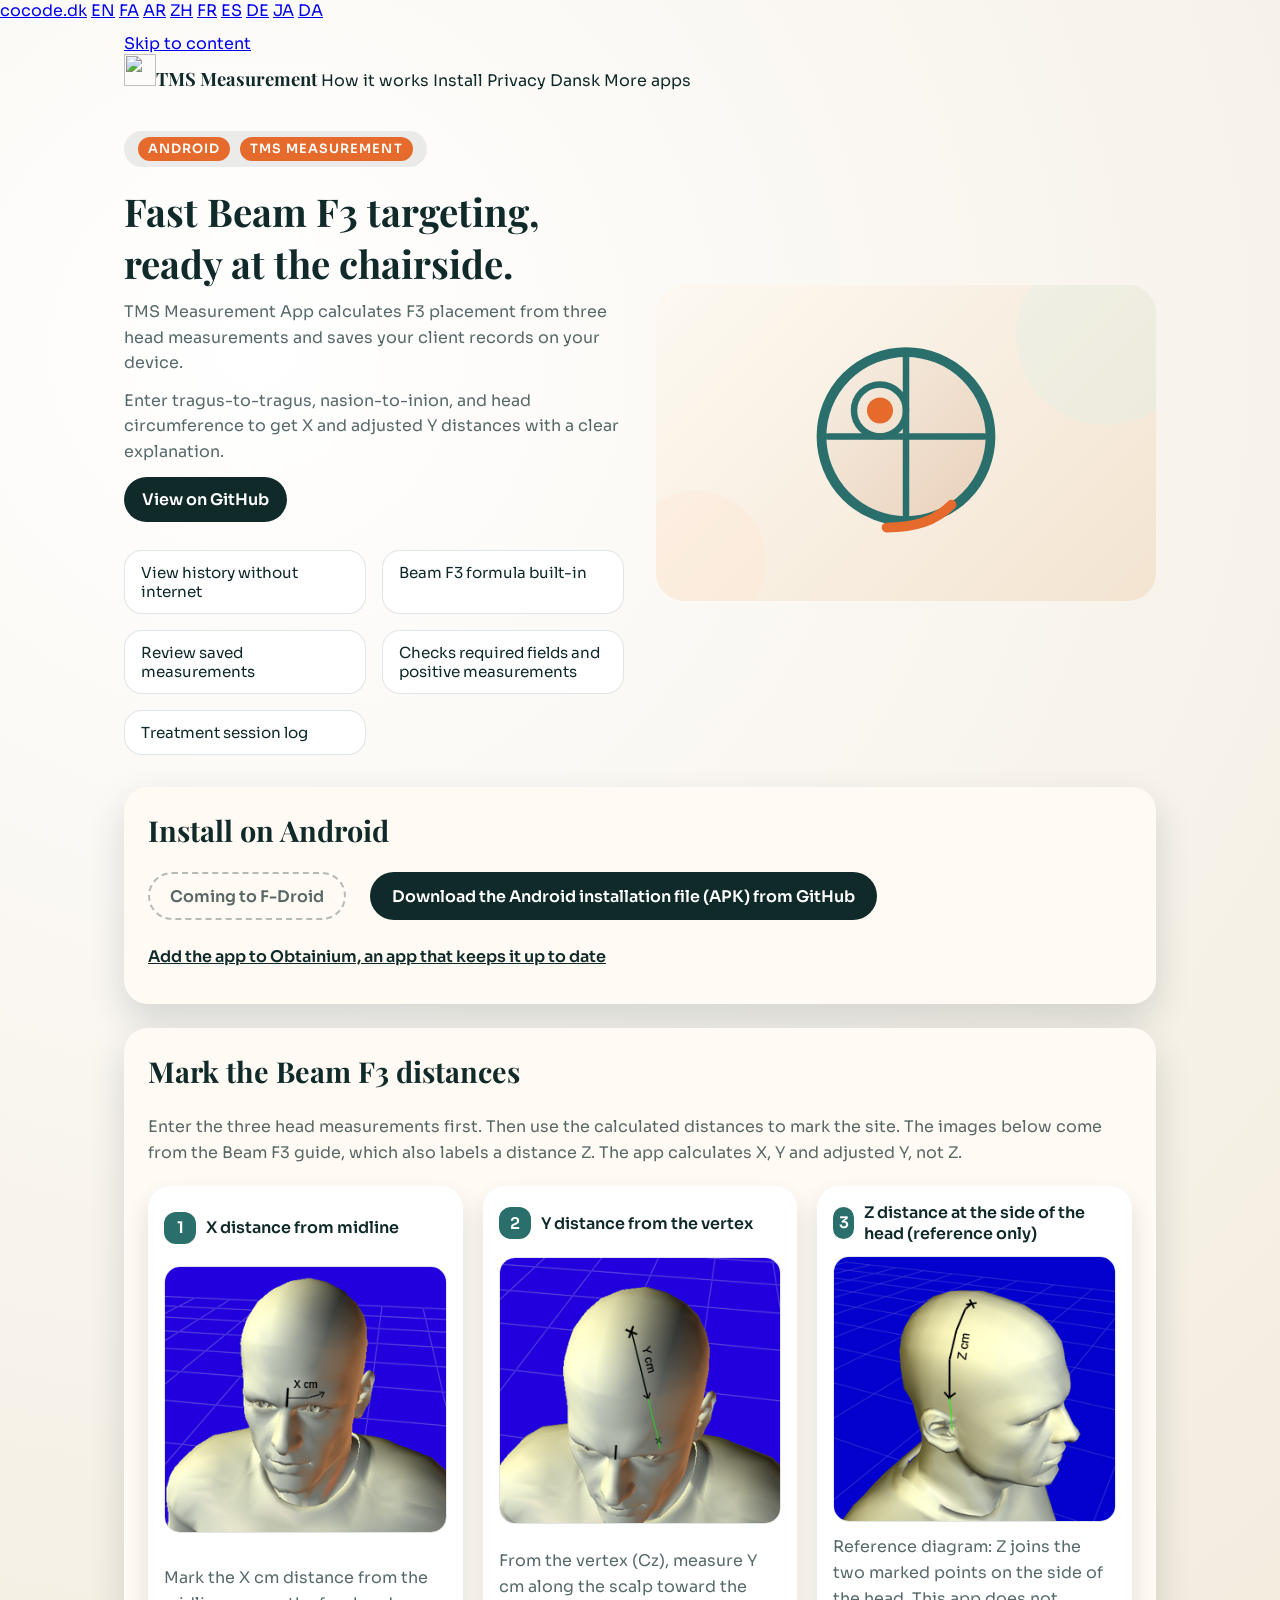
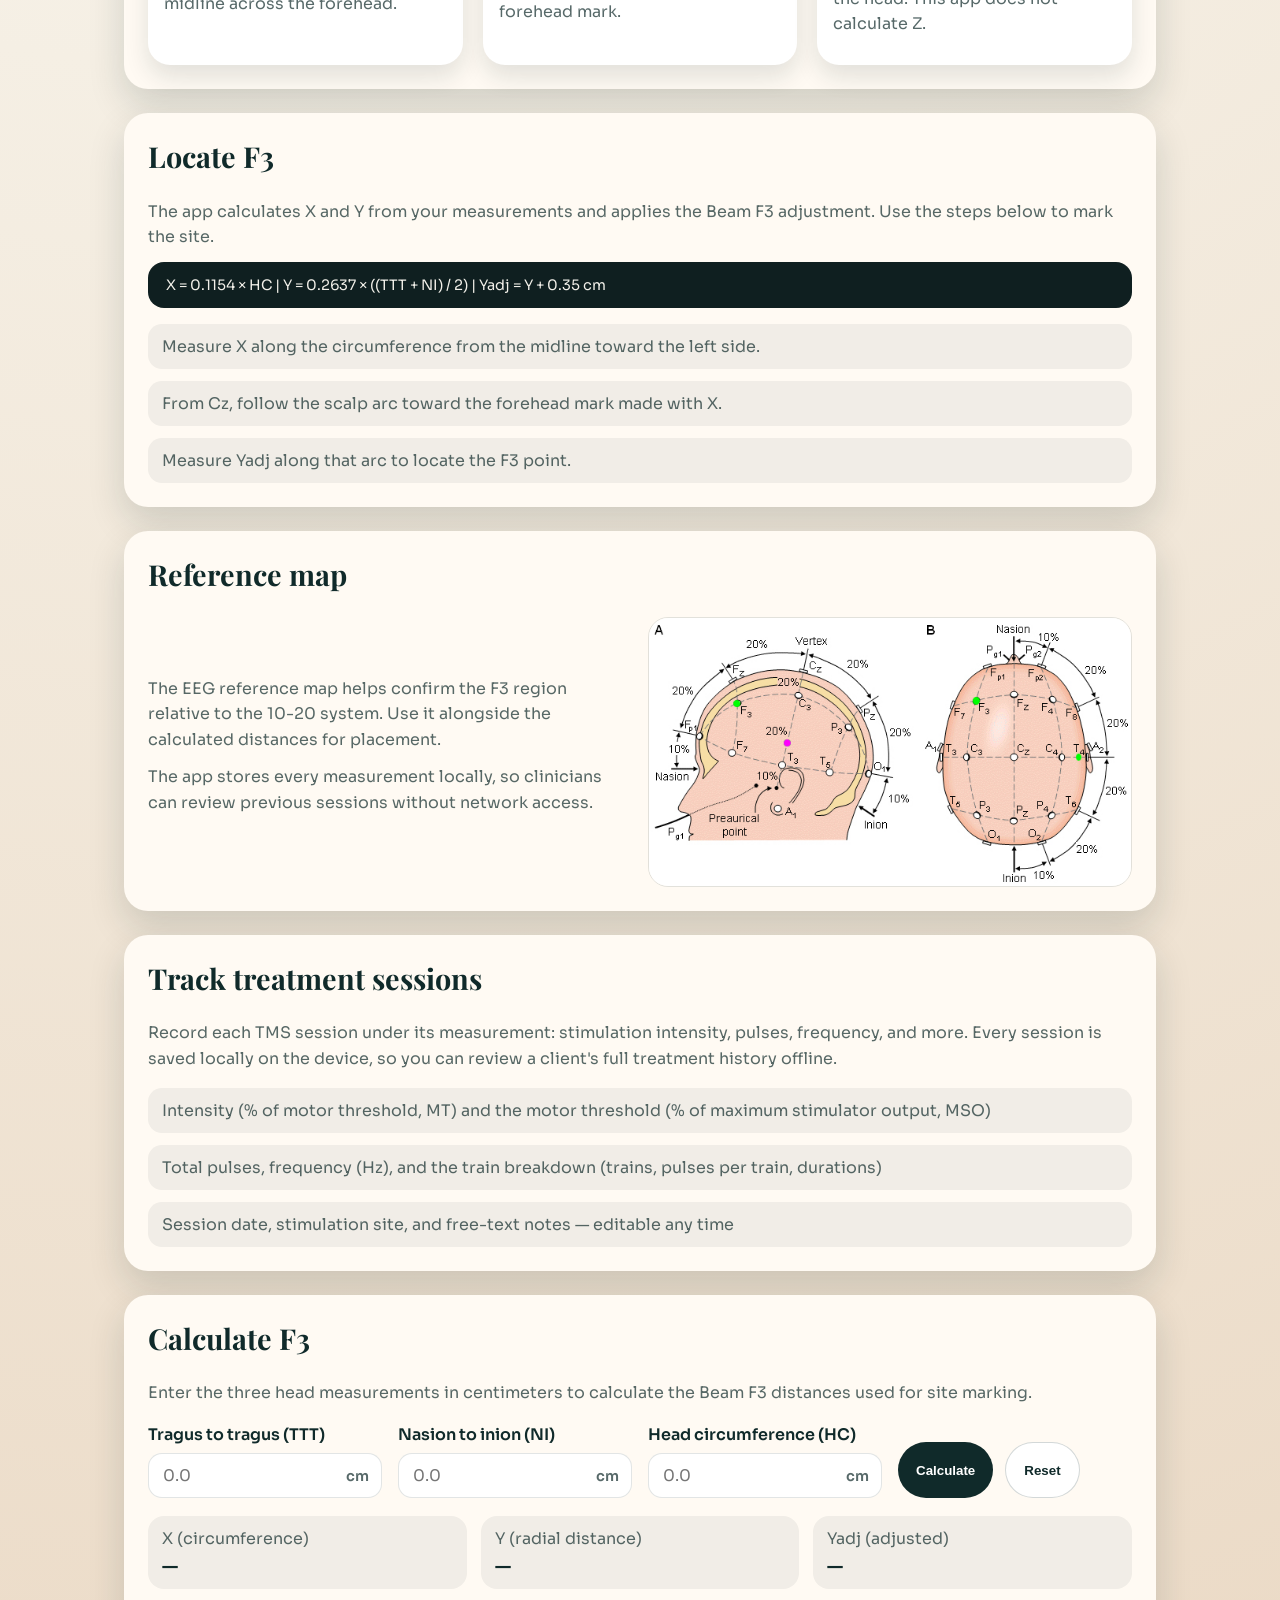
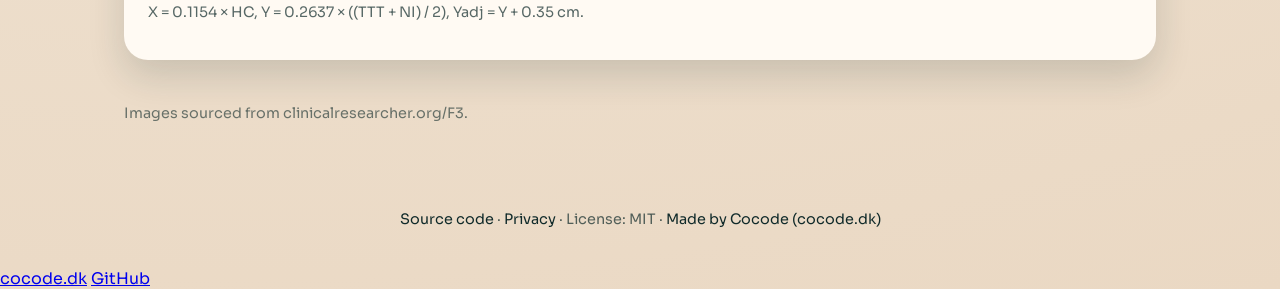
==== commit d794a47b: "feat: the navigation links the English and Danish pages to each other Rendered with cocode-apps (app" ====
--- a/docs/index.html
+++ b/docs/index.html
@@ -511,6 +511,7 @@
   <a href="/#how" data-nav="how">How it works</a>
   <a href="/#install" data-nav="install">Install</a>
   <a href="/privacy/" data-nav="privacy">Privacy</a>
+  <a href="/da/" hreflang="da" lang="da" data-nav="lang">Dansk</a>
   <a href="https://cocode.dk/" data-nav="more">More apps</a>
 </nav>
 <!-- cocode-apps:nav:end -->
